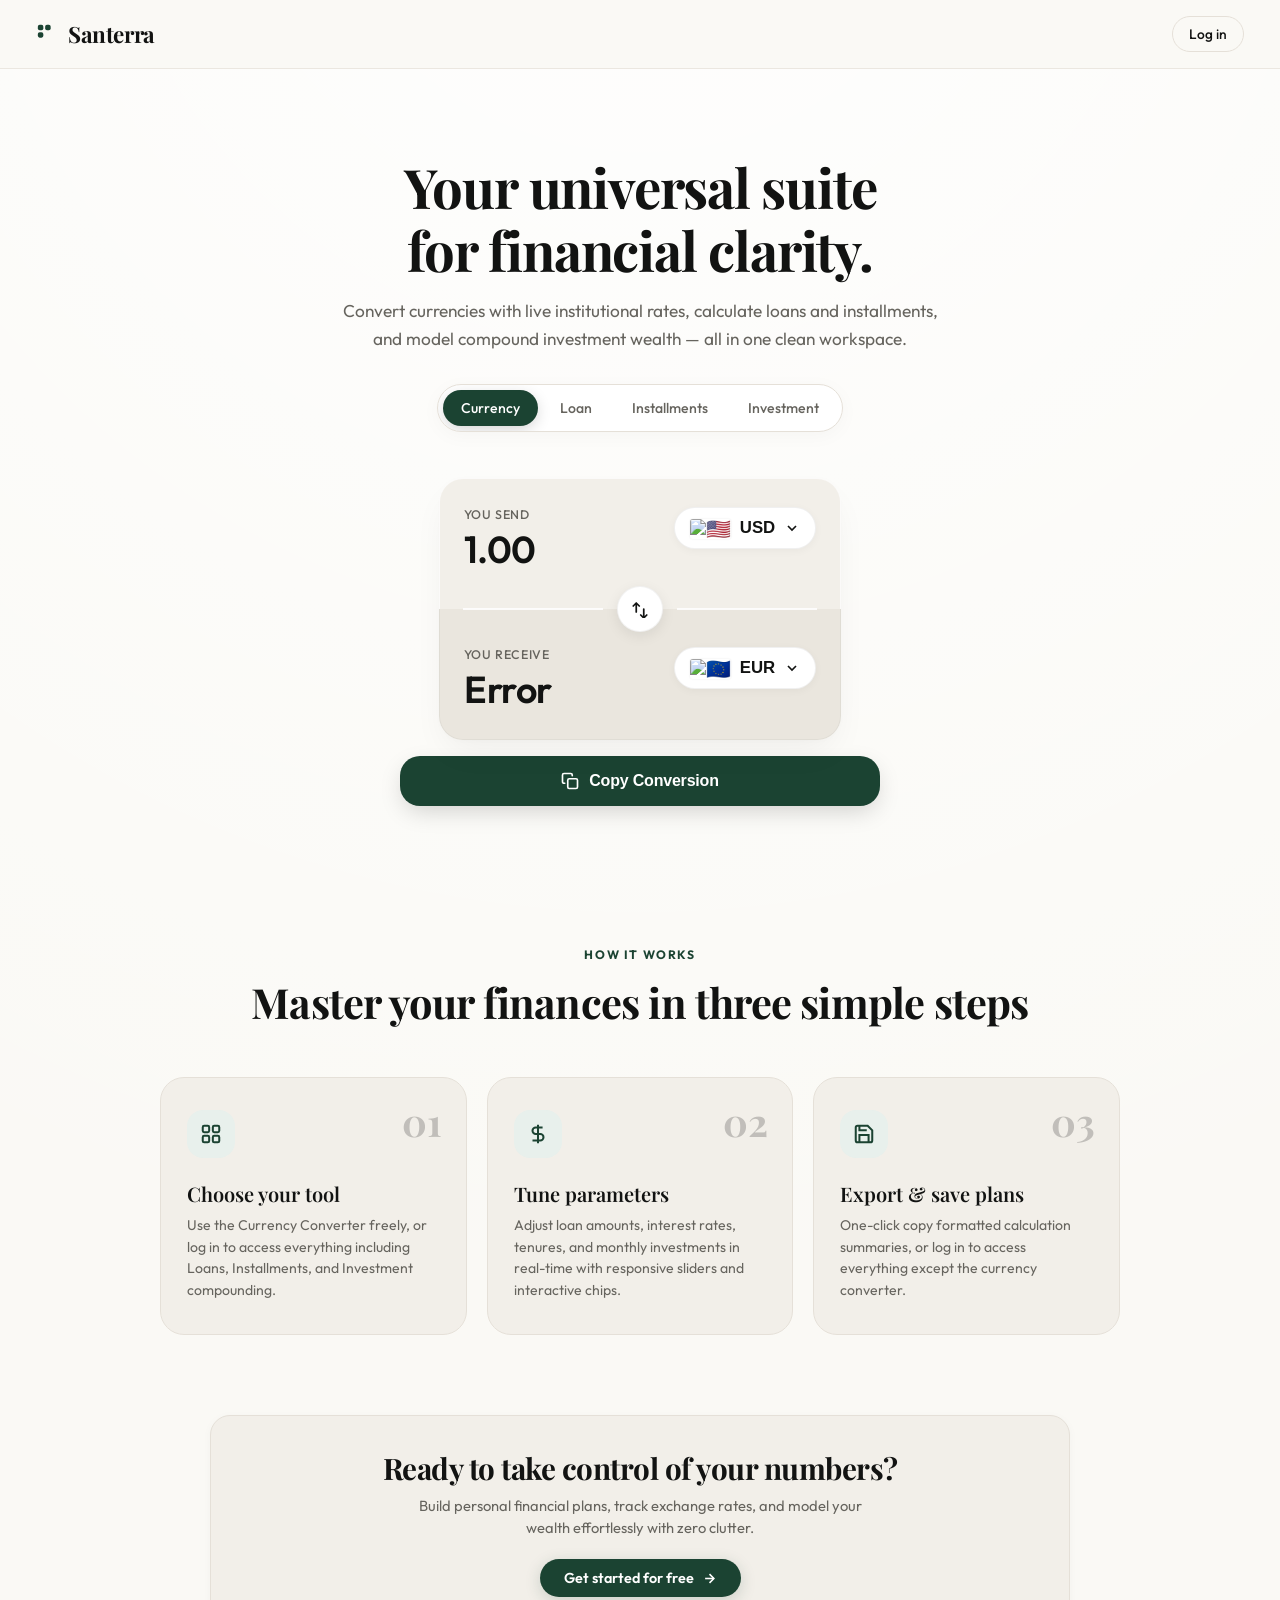
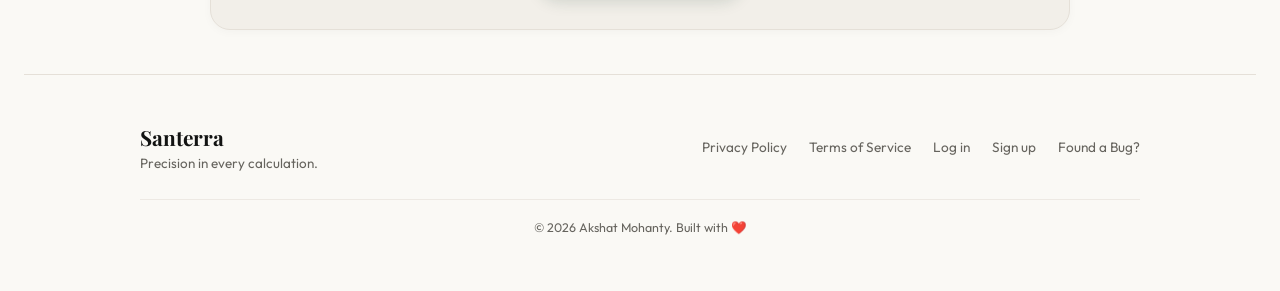
==== index.html @ 3e27fa25 "Remove green lock icon from top of unlock modal" ====
<!DOCTYPE html>
<html lang="en">
<head>
  <meta charset="UTF-8" />
  <meta name="viewport" content="width=device-width, initial-scale=1.0" />
  <meta name="description" content="Santerra - All-in-One Financial Suite: Currency Converter, Loan Calculator, Installments Calculator, Investment Growth" />
  <title>Santerra - All-in-One Financial Suite</title>
  <link rel="preconnect" href="https://fonts.googleapis.com" />
  <link rel="preconnect" href="https://fonts.gstatic.com" crossorigin />
  <link href="https://fonts.googleapis.com/css2?family=Outfit:wght@300;400;500;600;700&family=Playfair+Display:ital,wght@0,500;0,600;0,700;1,400;1,500&display=swap" rel="stylesheet" />
  <link rel="stylesheet" href="style.css" />
</head>
<body>

  <!-- App Header with Logo at Top Left and Auth on Right -->
  <header class="app-header">
    <a href="index.html" class="logo-link">
      <div class="logo">
        <svg class="logo-icon" width="22" height="22" viewBox="0 0 24 24" fill="none" aria-hidden="true">
          <rect x="2" y="2" width="6" height="6" rx="2" fill="#1B4332"/>
          <rect x="10" y="2" width="6" height="6" rx="2" fill="#1B4332"/>
          <rect x="2" y="10" width="6" height="6" rx="2" fill="#1B4332"/>
        </svg>
        <span class="brand-title">Santerra</span>
      </div>
    </a>

    <!-- User Auth Area (Dynamically Managed by app.js) -->
    <div class="header-auth" id="headerAuth">
      <a href="auth.html" class="header-login-btn" id="headerSignInBtn">Log in</a>
    </div>
  </header>

  <main class="main-content">
    
    <!-- Hero Landing Section -->
    <section class="landing-hero">
      <h1 class="hero-title">Your universal suite for financial clarity.</h1>
      <p class="hero-subtitle">Convert currencies with live institutional rates, calculate loans and installments, and model compound investment wealth — all in one clean workspace.</p>

      <!-- Segmented Navigation Menu -->
      <nav class="tools-nav" aria-label="Financial tools navigation">
        <button class="nav-tab active" data-tab="currency" type="button">
          <span class="tab-label">Currency</span>
        </button>
        <button class="nav-tab" data-tab="loan" type="button">
          <span class="tab-label">Loan</span>
        </button>
        <button class="nav-tab" data-tab="emi" type="button">
          <span class="tab-label">Installments</span>
        </button>
        <button class="nav-tab" data-tab="investment" type="button">
          <span class="tab-label">Investment</span>
        </button>
      </nav>
    </section>

    <!-- Unified Workspace Container -->
    <section class="workspace-section" id="workspace">

      <!-- TOOL 1: CURRENCY CONVERTER -->
      <div class="tool-panel active" id="currencyPanel">
        <!-- Exchange Boxes Container -->
        <div class="exchange-boxes-wrapper">
          <!-- Top Section: From Currency -->
          <div class="exchange-box box-top">
            <div class="box-inner">
              <div class="amount-group">
                <label for="fromAmount" class="funds-label">You send</label>
                <input type="number" id="fromAmount" class="amount-input" value="1.00" min="0" step="any" placeholder="0.00" autocomplete="off" />
              </div>
              
              <div class="currency-selector-group">
                <!-- Dropdown Trigger -->
                <div class="cs-wrapper" id="fromWrapper">
                  <button class="cs-trigger" id="fromTrigger" type="button" aria-haspopup="listbox" aria-expanded="false" aria-label="Select source currency">
                    <span class="cs-flag" id="fromFlag">🇺🇸</span>
                    <span class="cs-code" id="fromCode">USD</span>
                    <svg class="cs-chevron" width="16" height="16" viewBox="0 0 24 24" fill="none" stroke="currentColor" stroke-width="2.5"><polyline points="6 9 12 15 18 9"/></svg>
                  </button>
                  
                  <!-- Dropdown Panel -->
                  <div class="cs-panel" id="fromPanel">
                    <div class="cs-search-row">
                      <svg class="search-icon" width="14" height="14" viewBox="0 0 24 24" fill="none" stroke="currentColor" stroke-width="2.5"><circle cx="11" cy="11" r="8"/><line x1="21" y1="21" x2="16.65" y2="16.65"/></svg>
                      <input type="text" class="cs-search" id="fromSearch" placeholder="Search currency..." autocomplete="off" />
                    </div>
                    <ul class="cs-list" id="fromList"></ul>
                    <div class="cs-empty" id="fromEmpty">No results found</div>
                  </div>
                </div>
              </div>
            </div>
          </div>

          <!-- Separator / Swap Button -->
          <div class="swap-container">
            <div class="swap-line line-left"></div>
            <button class="swap-btn" id="swapBtn" type="button" aria-label="Swap currencies" title="Swap currencies">
              <svg width="18" height="18" viewBox="0 0 24 24" fill="none" stroke="currentColor" stroke-width="2.3" stroke-linecap="round" stroke-linejoin="round">
                <path d="M7 16V4m0 0L3 8m4-4l4 4m6 4v12m0 0l4-4m-4 4l-4-4"/>
              </svg>
            </button>
            <div class="swap-line line-right"></div>
          </div>

          <!-- Bottom Section: To Currency -->
          <div class="exchange-box box-bottom">
            <div class="box-inner">
              <div class="amount-group">
                <span class="funds-label">You receive</span>
                <div class="amount-input result-value" id="resultValue">0.86</div>
              </div>
              
              <div class="currency-selector-group">
                <!-- Dropdown Trigger -->
                <div class="cs-wrapper" id="toWrapper">
                  <button class="cs-trigger" id="toTrigger" type="button" aria-haspopup="listbox" aria-expanded="false" aria-label="Select target currency">
                    <span class="cs-flag" id="toFlag">🇪🇺</span>
                    <span class="cs-code" id="toCode">EUR</span>
                    <svg class="cs-chevron" width="16" height="16" viewBox="0 0 24 24" fill="none" stroke="currentColor" stroke-width="2.5"><polyline points="6 9 12 15 18 9"/></svg>
                  </button>
                  
                  <!-- Dropdown Panel -->
                  <div class="cs-panel" id="toPanel">
                    <div class="cs-search-row">
                      <svg class="search-icon" width="14" height="14" viewBox="0 0 24 24" fill="none" stroke="currentColor" stroke-width="2.5"><circle cx="11" cy="11" r="8"/><line x1="21" y1="21" x2="16.65" y2="16.65"/></svg>
                      <input type="text" class="cs-search" id="toSearch" placeholder="Search currency..." autocomplete="off" />
                    </div>
                    <ul class="cs-list" id="toList"></ul>
                    <div class="cs-empty" id="toEmpty">No results found</div>
                  </div>
                </div>
              </div>
            </div>
          </div>
        </div>

        <!-- Copy Conversion Result Button -->
        <button class="action-btn copy-btn" id="copyBtn" type="button" aria-label="Copy conversion result">
          <svg class="btn-icon default-icon" width="18" height="18" viewBox="0 0 24 24" fill="none" stroke="currentColor" stroke-width="2.2" stroke-linecap="round" stroke-linejoin="round">
            <rect x="9" y="9" width="13" height="13" rx="2" ry="2"></rect>
            <path d="M5 15H4a2 2 0 0 1-2-2V4a2 2 0 0 1 2-2h9a2 2 0 0 1 2 2v1"></path>
          </svg>
          <svg class="btn-icon success-icon" width="18" height="18" viewBox="0 0 24 24" fill="none" stroke="currentColor" stroke-width="2.5" stroke-linecap="round" stroke-linejoin="round">
            <polyline points="20 6 9 17 4 12"></polyline>
          </svg>
          <span class="btn-label" id="copyBtnLabel">Copy Conversion</span>
        </button>
      </div>

      <!-- TOOL 2: LOAN CALCULATOR -->
      <div class="tool-panel" id="loanPanel">
        <div class="calculator-card">
          <div class="calc-inputs">
            <!-- Loan Amount -->
            <div class="calc-field">
              <div class="field-header">
                <label for="loanAmountInput" class="field-label">Loan Amount</label>
                <div class="field-value-badge">
                  <span class="badge-prefix">$</span>
                  <input type="number" class="badge-input" id="loanAmountInput" min="0" step="1" value="25000" />
                </div>
              </div>
              <input type="range" class="calc-slider" id="loanAmountSlider" min="0" max="250000" step="1" value="25000" />
            </div>

            <!-- Interest Rate -->
            <div class="calc-field">
              <div class="field-header">
                <label for="loanRateInput" class="field-label">Annual Interest Rate</label>
                <div class="field-value-badge">
                  <input type="number" class="badge-input small-input" id="loanRateInput" min="0" max="100" step="0.1" value="6.5" />
                  <span class="badge-suffix">%</span>
                </div>
              </div>
              <input type="range" class="calc-slider" id="loanRateSlider" min="0" max="25" step="0.1" value="6.5" />
            </div>

            <!-- Loan Term -->
            <div class="calc-field">
              <div class="field-header">
                <label for="loanTermInput" class="field-label">Loan Term (Years)</label>
                <div class="field-value-badge">
                  <input type="number" class="badge-input small-input" id="loanTermInput" min="0" max="50" step="1" value="5" />
                  <span class="badge-suffix">Years</span>
                </div>
              </div>
              <input type="range" class="calc-slider" id="loanTermSlider" min="0" max="30" step="1" value="5" />
            </div>
          </div>

          <!-- Summary Metric Cards -->
          <div class="calc-summary">
            <div class="summary-hero">
              <span class="summary-label">Monthly Payment</span>
              <div class="summary-hero-value">$<span id="loanMonthlyOutput">489.15</span></div>
            </div>

            <div class="summary-metrics-row">
              <div class="metric-box">
                <span class="metric-label">Total Principal</span>
                <span class="metric-value">$<span id="loanPrincipalOutput">25,000.00</span></span>
              </div>
              <div class="metric-box">
                <span class="metric-label">Total Interest</span>
                <span class="metric-value text-accent">$<span id="loanInterestOutput">4,349.07</span></span>
              </div>
              <div class="metric-box">
                <span class="metric-label">Total Payable</span>
                <span class="metric-value">$<span id="loanTotalOutput">29,349.07</span></span>
              </div>
            </div>

            <!-- Visual Breakdown Bar -->
            <div class="breakdown-container">
              <div class="breakdown-bar">
                <div class="bar-fill principal-fill" id="loanPrincipalBar" style="width: 85%;"></div>
                <div class="bar-fill interest-fill" id="loanInterestBar" style="width: 15%;"></div>
              </div>
              <div class="breakdown-legend">
                <div class="legend-item"><span class="legend-dot dot-principal"></span> Principal (<span id="loanPrincipalPct">85%</span>)</div>
                <div class="legend-item"><span class="legend-dot dot-interest"></span> Interest (<span id="loanInterestPct">15%</span>)</div>
              </div>
            </div>

            <button class="action-btn copy-btn" id="copyLoanBtn" type="button" aria-label="Copy loan calculation summary">
              <svg class="btn-icon default-icon" width="18" height="18" viewBox="0 0 24 24" fill="none" stroke="currentColor" stroke-width="2.2"><rect x="9" y="9" width="13" height="13" rx="2" ry="2"></rect><path d="M5 15H4a2 2 0 0 1-2-2V4a2 2 0 0 1 2-2h9a2 2 0 0 1 2 2v1"></path></svg>
              <svg class="btn-icon success-icon" width="18" height="18" viewBox="0 0 24 24" fill="none" stroke="currentColor" stroke-width="2.5"><polyline points="20 6 9 17 4 12"></polyline></svg>
              <span class="btn-label" id="copyLoanLabel">Copy Loan Summary</span>
            </button>
          </div>
        </div>
      </div>

      <!-- TOOL 3: INSTALLMENTS CALCULATOR -->
      <div class="tool-panel" id="emiPanel">
        <div class="calculator-card">
          <div class="calc-inputs">
            <!-- Purchase Price -->
            <div class="calc-field">
              <div class="field-header">
                <label for="emiTotalInput" class="field-label">Total Purchase Price</label>
                <div class="field-value-badge">
                  <span class="badge-prefix">$</span>
                  <input type="number" class="badge-input" id="emiTotalInput" min="0" step="1" value="15000" />
                </div>
              </div>
              <input type="range" class="calc-slider" id="emiTotalSlider" min="0" max="150000" step="1" value="15000" />
            </div>

            <!-- Down Payment -->
            <div class="calc-field">
              <div class="field-header">
                <label for="emiDownInput" class="field-label">Down Payment</label>
                <div class="field-value-badge">
                  <span class="badge-prefix">$</span>
                  <input type="number" class="badge-input" id="emiDownInput" min="0" step="1" value="3000" />
                </div>
              </div>
              <input type="range" class="calc-slider" id="emiDownSlider" min="0" max="75000" step="1" value="3000" />
            </div>

            <!-- Interest Rate -->
            <div class="calc-field">
              <div class="field-header">
                <label for="emiRateInput" class="field-label">Interest Rate (% p.a.)</label>
                <div class="field-value-badge">
                  <input type="number" class="badge-input small-input" id="emiRateInput" min="0" max="100" step="0.1" value="8.0" />
                  <span class="badge-suffix">%</span>
                </div>
              </div>
              <input type="range" class="calc-slider" id="emiRateSlider" min="0" max="30" step="0.1" value="8.0" />
            </div>

            <!-- Tenure Preset Pills -->
            <div class="calc-field">
              <div class="field-header">
                <label for="emiTenureInput" class="field-label">Tenure (Months)</label>
                <div class="field-value-badge">
                  <input type="number" class="badge-input small-input" id="emiTenureInput" min="1" max="120" step="1" value="24" />
                  <span class="badge-suffix">Months</span>
                </div>
              </div>
              <div class="chips-row">
                <button type="button" class="tenure-chip" data-tenure="6">6M</button>
                <button type="button" class="tenure-chip" data-tenure="12">12M</button>
                <button type="button" class="tenure-chip active" data-tenure="24">24M</button>
                <button type="button" class="tenure-chip" data-tenure="36">36M</button>
                <button type="button" class="tenure-chip" data-tenure="48">48M</button>
                <button type="button" class="tenure-chip" data-tenure="60">60M</button>
              </div>
              <input type="range" class="calc-slider" id="emiTenureSlider" min="1" max="84" step="1" value="24" />
            </div>
          </div>

          <!-- Summary Metric Cards -->
          <div class="calc-summary">
            <div class="summary-hero">
              <span class="summary-label">Monthly Installment</span>
              <div class="summary-hero-value text-accent">$<span id="emiMonthlyOutput">542.74</span></div>
            </div>

            <div class="summary-metrics-row">
              <div class="metric-box">
                <span class="metric-label">Financed Loan</span>
                <span class="metric-value">$<span id="emiFinancedOutput">12,000.00</span></span>
              </div>
              <div class="metric-box">
                <span class="metric-label">Total Interest</span>
                <span class="metric-value">$<span id="emiInterestOutput">1,025.75</span></span>
              </div>
              <div class="metric-box">
                <span class="metric-label">Total Outlay</span>
                <span class="metric-value">$<span id="emiTotalPayableOutput">16,025.75</span></span>
              </div>
            </div>

            <button class="action-btn copy-btn" id="copyEmiBtn" type="button" aria-label="Copy installment calculation summary">
              <svg class="btn-icon default-icon" width="18" height="18" viewBox="0 0 24 24" fill="none" stroke="currentColor" stroke-width="2.2"><rect x="9" y="9" width="13" height="13" rx="2" ry="2"></rect><path d="M5 15H4a2 2 0 0 1-2-2V4a2 2 0 0 1 2-2h9a2 2 0 0 1 2 2v1"></path></svg>
              <svg class="btn-icon success-icon" width="18" height="18" viewBox="0 0 24 24" fill="none" stroke="currentColor" stroke-width="2.5"><polyline points="20 6 9 17 4 12"></polyline></svg>
              <span class="btn-label" id="copyEmiLabel">Copy Installment Details</span>
            </button>
          </div>
        </div>
      </div>

      <!-- TOOL 4: INVESTMENT / COMPOUND GROWTH CALCULATOR -->
      <div class="tool-panel" id="investmentPanel">
        <div class="calculator-card">
          <div class="calc-inputs">
            <!-- Initial Deposit -->
            <div class="calc-field">
              <div class="field-header">
                <label for="invInitialInput" class="field-label">Initial Deposit</label>
                <div class="field-value-badge">
                  <span class="badge-prefix">$</span>
                  <input type="number" class="badge-input" id="invInitialInput" min="0" step="1" value="500" />
                </div>
              </div>
              <input type="range" class="calc-slider" id="invInitialSlider" min="0" max="100000" step="1" value="500" />
            </div>

            <!-- Monthly Contribution -->
            <div class="calc-field">
              <div class="field-header">
                <label for="invMonthlyInput" class="field-label">Monthly Contribution (SIP)</label>
                <div class="field-value-badge">
                  <span class="badge-prefix">$</span>
                  <input type="number" class="badge-input" id="invMonthlyInput" min="0" step="1" value="50" />
                  <span class="badge-suffix">/mo</span>
                </div>
              </div>
              <input type="range" class="calc-slider" id="invMonthlySlider" min="0" max="10000" step="1" value="50" />
            </div>

            <!-- Expected Annual Return -->
            <div class="calc-field">
              <div class="field-header">
                <label for="invRateInput" class="field-label">Expected Annual Return</label>
                <div class="field-value-badge">
                  <input type="number" class="badge-input small-input" id="invRateInput" min="0" max="100" step="0.1" value="10.0" />
                  <span class="badge-suffix">%</span>
                </div>
              </div>
              <input type="range" class="calc-slider" id="invRateSlider" min="0" max="30" step="0.1" value="10.0" />
            </div>

            <!-- Investment Horizon -->
            <div class="calc-field">
              <div class="field-header">
                <label for="invYearsInput" class="field-label">Investment Duration</label>
                <div class="field-value-badge">
                  <input type="number" class="badge-input small-input" id="invYearsInput" min="0" max="50" step="1" value="1" />
                  <span class="badge-suffix">Years</span>
                </div>
              </div>
              <input type="range" class="calc-slider" id="invYearsSlider" min="0" max="40" step="1" value="1" />
            </div>
          </div>

          <!-- Summary Metric Cards -->
          <div class="calc-summary">
            <div class="summary-hero">
              <span class="summary-label">Projected Future Wealth</span>
              <div class="summary-hero-value text-accent">$<span id="invFutureWealthOutput">115,487.39</span></div>
            </div>

            <div class="summary-metrics-row">
              <div class="metric-box">
                <span class="metric-label">Total Invested</span>
                <span class="metric-value">$<span id="invTotalInvestedOutput">65,000.00</span></span>
              </div>
              <div class="metric-box">
                <span class="metric-label">Wealth Growth</span>
                <span class="metric-value text-accent">+$<span id="invTotalGainsOutput">50,487.39</span></span>
              </div>
            </div>

            <!-- Visual Wealth Growth Bar -->
            <div class="breakdown-container">
              <div class="breakdown-bar">
                <div class="bar-fill principal-fill" id="invInvestedBar" style="width: 56%;"></div>
                <div class="bar-fill interest-fill" id="invGainBar" style="width: 44%;"></div>
              </div>
              <div class="breakdown-legend">
                <div class="legend-item"><span class="legend-dot dot-principal"></span> Invested (<span id="invInvestedPct">56%</span>)</div>
                <div class="legend-item"><span class="legend-dot dot-interest"></span> Growth (<span id="invGainPct">44%</span>)</div>
              </div>
            </div>

            <button class="action-btn copy-btn" id="copyInvBtn" type="button" aria-label="Copy investment calculation plan">
              <svg class="btn-icon default-icon" width="18" height="18" viewBox="0 0 24 24" fill="none" stroke="currentColor" stroke-width="2.2"><rect x="9" y="9" width="13" height="13" rx="2" ry="2"></rect><path d="M5 15H4a2 2 0 0 1-2-2V4a2 2 0 0 1 2-2h9a2 2 0 0 1 2 2v1"></path></svg>
              <svg class="btn-icon success-icon" width="18" height="18" viewBox="0 0 24 24" fill="none" stroke="currentColor" stroke-width="2.5"><polyline points="20 6 9 17 4 12"></polyline></svg>
              <span class="btn-label" id="copyInvLabel">Copy Investment Plan</span>
            </button>
          </div>
        </div>
      </div>

    </section>

    <!-- How It Works Section (Inspired by Wishlist 3-Step Section) -->
    <section id="how-it-works" class="how-it-works-section">
      <div class="section-header-center">
        <span class="section-tag">How It Works</span>
        <h2 class="section-title">Master your finances in three simple steps</h2>
      </div>

      <div class="steps-grid">
        <div class="step-card">
          <span class="step-number">01</span>
          <div class="step-icon-wrapper">
            <svg width="22" height="22" viewBox="0 0 24 24" fill="none" stroke="currentColor" stroke-width="2.2"><rect x="3" y="3" width="7" height="7" rx="1.5"></rect><rect x="14" y="3" width="7" height="7" rx="1.5"></rect><rect x="14" y="14" width="7" height="7" rx="1.5"></rect><rect x="3" y="14" width="7" height="7" rx="1.5"></rect></svg>
          </div>
          <h3 class="step-title">Choose your tool</h3>
          <p class="step-desc">Use the Currency Converter freely, or log in to access everything including Loans, Installments, and Investment compounding.</p>
        </div>

        <div class="step-card">
          <span class="step-number">02</span>
          <div class="step-icon-wrapper">
            <svg width="22" height="22" viewBox="0 0 24 24" fill="none" stroke="currentColor" stroke-width="2.2"><path d="M12 2v20M17 5H9.5a3.5 3.5 0 0 0 0 7h5a3.5 3.5 0 0 1 0 7H6"></path></svg>
          </div>
          <h3 class="step-title">Tune parameters</h3>
          <p class="step-desc">Adjust loan amounts, interest rates, tenures, and monthly investments in real-time with responsive sliders and interactive chips.</p>
        </div>

        <div class="step-card">
          <span class="step-number">03</span>
          <div class="step-icon-wrapper">
            <svg width="22" height="22" viewBox="0 0 24 24" fill="none" stroke="currentColor" stroke-width="2.2"><path d="M19 21H5a2 2 0 0 1-2-2V5a2 2 0 0 1 2-2h11l5 5v11a2 2 0 0 1-2 2z"></path><polyline points="17 21 17 13 7 13 7 21"></polyline><polyline points="7 3 7 8 15 8"></polyline></svg>
          </div>
          <h3 class="step-title">Export &amp; save plans</h3>
          <p class="step-desc">One-click copy formatted calculation summaries, or log in to access everything except the currency converter.</p>
        </div>
      </div>
    </section>

    <!-- Bottom CTA Banner -->
    <section class="cta-banner-section">
      <div class="cta-banner-card">
        <h2 class="cta-banner-title">Ready to take control of your numbers?</h2>
        <p class="cta-banner-subtitle">Build personal financial plans, track exchange rates, and model your wealth effortlessly with zero clutter.</p>
        <a href="auth.html?mode=signup" class="cta-banner-btn">
          <span>Get started for free</span>
          <svg width="15" height="15" viewBox="0 0 24 24" fill="none" stroke="currentColor" stroke-width="2.5"><line x1="5" y1="12" x2="19" y2="12"></line><polyline points="12 5 19 12 12 19"></polyline></svg>
        </a>
      </div>
    </section>

  </main>

  <!-- Comprehensive Footer with Privacy & Terms Links -->
  <footer class="app-footer">
    <div class="footer-content">
      <div class="footer-top">
        <div class="footer-brand">
          <a href="index.html" class="footer-brand-title">Santerra</a>
          <p class="footer-tagline">Precision in every calculation.</p>
        </div>
        <div class="footer-nav-links">
          <a href="privacy.html" class="footer-link">Privacy Policy</a>
          <a href="terms.html" class="footer-link">Terms of Service</a>
          <a href="auth.html" class="footer-link">Log in</a>
          <a href="auth.html?mode=signup" class="footer-link">Sign up</a>
          <a href="https://github.com/Akshat-mohanty/Currency-Converter/issues" target="_blank" rel="noopener noreferrer" class="footer-link">Found a Bug?</a>
        </div>
      </div>
      <div class="footer-bottom">
        <p class="footer-copyright">© 2026 Akshat Mohanty. Built with ❤️</p>
      </div>
    </div>
  </footer>

  <!-- Auth Required Prompt Modal (Locked Tools) -->
  <div class="auth-modal-backdrop" id="authPromptModal" aria-hidden="true" role="dialog" aria-labelledby="authPromptTitle">
    <div class="auth-modal-card">
      <button type="button" class="auth-modal-close" id="closeAuthModalBtn" aria-label="Close modal">
        <svg width="20" height="20" viewBox="0 0 24 24" fill="none" stroke="currentColor" stroke-width="2.2" stroke-linecap="round" stroke-linejoin="round">
          <line x1="18" y1="6" x2="6" y2="18"></line>
          <line x1="6" y1="6" x2="18" y2="18"></line>
        </svg>
      </button>

      <h3 class="auth-modal-title" id="authPromptTitle">Unlock this tool</h3>
      <p class="auth-modal-desc" id="authPromptDesc">
        Please sign up or log in to access the <strong id="lockedToolName">Loan Calculator</strong> and the complete financial suite.
      </p>

      <div class="auth-modal-actions">
        <a href="auth.html" class="auth-modal-primary-btn" id="modalAuthLink">
          <span>Log in / Sign up</span>
          <svg width="16" height="16" viewBox="0 0 24 24" fill="none" stroke="currentColor" stroke-width="2.5"><line x1="5" y1="12" x2="19" y2="12"></line><polyline points="12 5 19 12 12 19"></polyline></svg>
        </a>
        <button type="button" class="auth-modal-secondary-btn" id="stayCurrencyBtn">
          Continue with Currency Converter
        </button>
      </div>
    </div>
  </div>

  <script src="app.js"></script>
</body>
</html>
---- style.css ----
/* =============================================
   Santerra – Editorial Financial Suite
   ============================================= */
@import url('https://fonts.googleapis.com/css2?family=Outfit:wght@300;400;500;600;700&family=Playfair+Display:ital,wght@0,500;0,600;0,700;1,400;1,500&display=swap');

:root {
  --bg-main: #FAF9F5;       /* Warm ivory/linen */
  --bg-surface: #F2EFE9;    /* Soft warm oat/cream card surface */
  --bg-box-top: #F2EFE9;    /* Warm cream top */
  --bg-box-bottom: #EAE6DE; /* Subtle contrast bottom */
  --bg-white: #FFFFFF;
  --bg-dark: #121312;       /* Deep obsidian black */
  --text-main: #121312;     /* Charcoal obsidian */
  --text-muted: #66645E;    /* Warm stone gray */
  --btn-black: #1B4332;     /* Deep forest emerald */
  --btn-black-hover: #143628;
  --btn-text: #FFFFFF;
  --accent: #1B4332;        /* Forest Emerald Accent */
  --accent-hover: #143628;
  --accent-soft: #E8F0EC;   /* Sage tint */
  --accent-border: #D1E3D9; /* Sage border */
  --accent-glow: rgba(27, 67, 50, 0.16);
  --border-card: #E5E0D8;
  --border-subtle: #E5E0D8;
  --card-shadow: 0 16px 36px -8px rgba(18, 19, 18, 0.05), 0 2px 8px rgba(18, 19, 18, 0.02);
  --slider-track: rgba(18, 19, 18, 0.08);
  --chip-bg: #FFFFFF;
  --chip-border: #E5E0D8;
  --bg-gradient: radial-gradient(circle at 50% -10%, rgba(255, 255, 255, 0.9) 0%, rgba(250, 249, 245, 0) 70%);
  --font: 'Outfit', sans-serif;
  --font-serif: 'Playfair Display', Georgia, serif;
  --radius-lg: 24px;
  --radius-pill: 9999px;
}

html {
  scroll-behavior: smooth;
}

*, *::before, *::after {
  margin: 0;
  padding: 0;
  box-sizing: border-box;
}

body {
  font-family: var(--font);
  background-color: var(--bg-main);
  background-image: var(--bg-gradient);
  color: var(--text-main);
  display: flex;
  flex-direction: column;
  min-height: 100vh;
  padding: 24px;
  -webkit-font-smoothing: antialiased;
}

/* Entrance Animations */
@keyframes headerFadeIn {
  from {
    opacity: 0;
    transform: translateY(-10px);
  }
  to {
    opacity: 1;
    transform: translateY(0);
  }
}

@keyframes heroFadeIn {
  from {
    opacity: 0;
    transform: translateY(18px);
  }
  to {
    opacity: 1;
    transform: translateY(0);
  }
}

/* App Header (Fixed Glassmorphic Bar) */
.app-header {
  position: fixed;
  top: 0;
  left: 0;
  right: 0;
  z-index: 100;
  display: flex;
  align-items: center;
  justify-content: space-between;
  padding: 16px 36px;
  background: rgba(250, 249, 245, 0.92);
  backdrop-filter: blur(14px);
  -webkit-backdrop-filter: blur(14px);
  border-bottom: 1px solid rgba(229, 224, 216, 0.7);
  animation: headerFadeIn 0.75s cubic-bezier(0.16, 1, 0.3, 1) both;
}

.logo-link {
  text-decoration: none;
  color: inherit;
  display: inline-flex;
}

.logo {
  display: flex;
  align-items: center;
  gap: 10px;
}

.logo-icon {
  color: var(--text-main);
}

.brand-title {
  font-family: var(--font-serif);
  font-size: 1.4rem;
  font-weight: 700;
  letter-spacing: -0.4px;
  color: var(--text-main);
}

/* Header Auth Area */
.header-auth {
  display: flex;
  align-items: center;
  gap: 10px;
  position: relative;
}

.header-login-btn {
  display: inline-flex;
  align-items: center;
  font-family: var(--font);
  font-size: 0.86rem;
  font-weight: 500;
  color: var(--text-main);
  text-decoration: none;
  padding: 8px 16px;
  border-radius: var(--radius-pill);
  border: 1px solid var(--border-subtle);
  background: transparent;
  transition: all 0.2s ease;
}

.header-login-btn:hover {
  background: var(--bg-surface);
  border-color: #d8d3ca;
}

.header-signup-btn {
  display: inline-flex;
  align-items: center;
  font-family: var(--font);
  font-size: 0.86rem;
  font-weight: 600;
  color: #FFFFFF;
  text-decoration: none;
  padding: 8px 18px;
  border-radius: var(--radius-pill);
  background: var(--accent);
  box-shadow: 0 2px 8px rgba(27, 67, 50, 0.2);
  transition: all 0.2s ease;
}

.header-signup-btn:hover {
  background: var(--accent-hover);
  box-shadow: 0 4px 14px rgba(27, 67, 50, 0.3);
  transform: translateY(-1px);
}

.user-profile-pill {
  display: inline-flex;
  align-items: center;
  gap: 8px;
  background: var(--bg-white);
  border: 1px solid var(--border-subtle);
  padding: 4px 14px 4px 5px;
  border-radius: var(--radius-pill);
  cursor: pointer;
  box-shadow: 0 2px 8px rgba(0, 0, 0, 0.03);
  transition: transform 0.2s ease, box-shadow 0.2s ease;
  user-select: none;
}

.user-profile-pill:hover {
  transform: translateY(-1px);
  box-shadow: 0 4px 12px rgba(0, 0, 0, 0.08);
}

.user-avatar-img, .user-avatar-initials {
  width: 28px;
  height: 28px;
  border-radius: 50%;
  object-fit: cover;
}

.user-avatar-initials {
  background: var(--btn-black);
  color: var(--btn-text);
  display: flex;
  align-items: center;
  justify-content: center;
  font-weight: 700;
  font-size: 0.78rem;
}

.user-display-name {
  font-size: 0.88rem;
  font-weight: 600;
  color: var(--text-main);
}

.user-chevron {
  color: var(--text-muted);
  transition: transform 0.2s ease;
}

.user-profile-pill.open .user-chevron {
  transform: rotate(180deg);
}

/* User Dropdown Menu */
.user-dropdown-menu {
  position: absolute;
  top: calc(100% + 8px);
  right: 0;
  width: 220px;
  background: var(--bg-white);
  border-radius: 18px;
  padding: 10px;
  box-shadow: 0 16px 36px -4px rgba(0, 0, 0, 0.12);
  border: 1px solid var(--border-subtle);
  z-index: 150;
  display: none;
  flex-direction: column;
  gap: 6px;
  animation: panelFadeIn 0.2s cubic-bezier(0.16, 1, 0.3, 1) both;
}

.user-dropdown-menu.open {
  display: flex;
}

.user-menu-header {
  padding: 6px 8px 8px 8px;
  border-bottom: 1px solid var(--border-subtle);
  display: flex;
  flex-direction: column;
  gap: 2px;
}

.user-menu-name {
  font-size: 0.88rem;
  font-weight: 600;
  color: var(--text-main);
}

.user-menu-email {
  font-size: 0.76rem;
  color: var(--text-muted);
  word-break: break-all;
}

.user-logout-btn {
  background: transparent;
  border: none;
  color: #dc2626;
  font-family: var(--font);
  font-size: 0.84rem;
  font-weight: 600;
  padding: 8px 10px;
  border-radius: 10px;
  text-align: left;
  cursor: pointer;
  display: flex;
  align-items: center;
  gap: 8px;
  transition: background-color 0.15s ease;
}

.user-logout-btn:hover {
  background-color: #fef2f2;
}

/* Main Content */
.main-content {
  flex: 1;
  display: flex;
  flex-direction: column;
  align-items: center;
  justify-content: flex-start;
  width: 100%;
  padding-top: 84px; /* Offset for fixed header */
}

/* Landing Hero Section */
.landing-hero {
  display: flex;
  flex-direction: column;
  align-items: center;
  justify-content: center;
  text-align: center;
  max-width: 820px;
  margin: 0 auto;
  padding: 48px 20px 32px 20px;
}

.landing-hero .hero-title {
  font-family: var(--font-serif);
  font-size: 3.4rem;
  font-weight: 700;
  letter-spacing: -1.2px;
  line-height: 1.15;
  color: var(--text-main);
  margin-bottom: 16px;
  text-wrap: balance;
  animation: heroFadeIn 0.85s cubic-bezier(0.16, 1, 0.3, 1) 0.08s both;
  transition: color 0.3s ease;
}

.landing-hero .hero-subtitle {
  font-size: 1.08rem;
  color: var(--text-muted);
  font-weight: 400;
  line-height: 1.6;
  max-width: 620px;
  margin: 0 auto 32px auto;
  animation: heroFadeIn 0.85s cubic-bezier(0.16, 1, 0.3, 1) 0.16s both;
  transition: color 0.3s ease;
}

/* Tools Segmented Menu */
.tools-nav {
  display: inline-flex;
  align-items: center;
  background: var(--bg-white);
  border: 1px solid var(--border-subtle);
  border-radius: var(--radius-pill);
  padding: 5px;
  box-shadow: 0 4px 20px rgba(0, 0, 0, 0.03);
  gap: 4px;
  max-width: 100%;
  overflow-x: auto;
  -webkit-overflow-scrolling: touch;
  animation: heroFadeIn 0.85s cubic-bezier(0.16, 1, 0.3, 1) 0.24s both;
  transition: background-color 0.3s ease, border-color 0.3s ease;
}

.nav-tab {
  display: inline-flex;
  align-items: center;
  gap: 8px;
  padding: 9px 18px;
  border-radius: var(--radius-pill);
  border: none;
  background: transparent;
  color: var(--text-muted);
  font-family: var(--font);
  font-size: 0.88rem;
  font-weight: 500;
  cursor: pointer;
  white-space: nowrap;
  position: relative;
  overflow: hidden;
  transition: transform 0.2s cubic-bezier(0.34, 1.56, 0.64, 1),
              background-color 0.25s ease,
              color 0.2s ease,
              box-shadow 0.25s ease;
  user-select: none;
}

.nav-tab:hover {
  color: var(--text-main);
  background: rgba(0, 0, 0, 0.04);
  transform: translateY(-1px);
}

.nav-tab:active {
  transform: scale(0.93);
}

.nav-tab.active {
  background: var(--btn-black);
  color: var(--btn-text);
  box-shadow: 0 4px 16px -2px rgba(0, 0, 0, 0.2);
  animation: tabSelected 0.3s cubic-bezier(0.34, 1.56, 0.64, 1);
}

@keyframes tabSelected {
  0% { transform: scale(0.93); }
  60% { transform: scale(1.04); }
  100% { transform: scale(1); }
}

/* Workspace Section & Tool Panels */
.workspace-section {
  width: 100%;
  display: flex;
  flex-direction: column;
  align-items: center;
  padding-top: 14px;
  padding-bottom: 60px;
  overflow-x: hidden; /* Prevents horizontal scroll during directional transitions */
}

.tool-panel {
  display: none;
  width: 100%;
  max-width: 480px;
  flex-direction: column;
  align-items: center;
  will-change: transform, opacity;
}

.tool-panel.active {
  display: flex;
  animation: panelFadeIn 0.35s cubic-bezier(0.16, 1, 0.3, 1) both;
}

.tool-panel.active.slide-from-right {
  animation: slideInFromRight 0.36s cubic-bezier(0.16, 1, 0.3, 1) both;
}

.tool-panel.active.slide-from-left {
  animation: slideInFromLeft 0.36s cubic-bezier(0.16, 1, 0.3, 1) both;
}

@keyframes slideInFromRight {
  0% {
    opacity: 0;
    transform: translateX(32px) scale(0.98);
  }
  100% {
    opacity: 1;
    transform: translateX(0) scale(1);
  }
}

@keyframes slideInFromLeft {
  0% {
    opacity: 0;
    transform: translateX(-32px) scale(0.98);
  }
  100% {
    opacity: 1;
    transform: translateX(0) scale(1);
  }
}

@keyframes panelFadeIn {
  from {
    opacity: 0;
    transform: translateY(12px) scale(0.98);
  }
  to {
    opacity: 1;
    transform: translateY(0) scale(1);
  }
}

.tool-panel.active .calculator-card,
.tool-panel.active .converter-wrapper {
  animation: cardContentPop 0.38s cubic-bezier(0.16, 1, 0.3, 1) both;
}

@keyframes cardContentPop {
  0% {
    opacity: 0;
    transform: translateY(8px);
  }
  100% {
    opacity: 1;
    transform: translateY(0);
  }
}

/* Common Calculator Card for Loan, EMI, Investment */
.calculator-card {
  width: 100%;
  background: var(--bg-box-top);
  border: 1px solid var(--border-card);
  border-radius: var(--radius-lg);
  box-shadow: var(--card-shadow);
  padding: 24px;
  display: flex;
  flex-direction: column;
  gap: 20px;
  transition: background-color 0.3s ease, border-color 0.3s ease, box-shadow 0.3s ease;
}

.calc-inputs {
  display: flex;
  flex-direction: column;
  gap: 20px;
}

.calc-field {
  display: flex;
  flex-direction: column;
  gap: 10px;
}

.field-header {
  display: flex;
  justify-content: space-between;
  align-items: center;
}

.field-label {
  font-size: 0.84rem;
  font-weight: 500;
  text-transform: uppercase;
  letter-spacing: 0.5px;
  color: var(--text-muted);
}

.field-value-badge {
  background: var(--bg-white);
  border: 1px solid var(--border-subtle);
  border-radius: var(--radius-pill);
  padding: 3px 10px;
  font-size: 0.95rem;
  font-weight: 600;
  color: var(--text-main);
  box-shadow: 0 2px 6px rgba(0, 0, 0, 0.02);
  display: inline-flex;
  align-items: center;
  gap: 2px;
  cursor: text;
  transition: border-color 0.2s ease, box-shadow 0.2s ease;
}

.field-value-badge:focus-within {
  border-color: var(--accent);
  box-shadow: 0 0 0 3px var(--accent-glow);
}

.badge-input {
  background: transparent;
  border: none;
  outline: none;
  font-family: var(--font);
  font-size: 0.95rem;
  font-weight: 600;
  color: var(--text-main);
  text-align: right;
  width: 68px;
  padding: 0;
  margin: 0;
  -moz-appearance: textfield;
}

.badge-input::-webkit-outer-spin-button,
.badge-input::-webkit-inner-spin-button {
  -webkit-appearance: none;
  margin: 0;
}

.badge-input.small-input {
  width: 44px;
}

.badge-prefix,
.badge-suffix {
  font-size: 0.88rem;
  font-weight: 600;
  color: var(--text-main);
  user-select: none;
}

/* Custom Styled Range Sliders */
.calc-slider {
  -webkit-appearance: none;
  appearance: none;
  width: 100%;
  height: 6px;
  background: var(--slider-track);
  border-radius: 6px;
  outline: none;
  cursor: pointer;
  transition: background 0.2s ease;
}

.calc-slider::-webkit-slider-thumb {
  -webkit-appearance: none;
  appearance: none;
  width: 20px;
  height: 20px;
  border-radius: 50%;
  background: var(--btn-black);
  border: 3px solid var(--bg-white);
  box-shadow: 0 2px 8px rgba(0, 0, 0, 0.2);
  cursor: grab;
  transition: transform 0.15s ease, box-shadow 0.15s ease, background-color 0.3s ease;
}

.calc-slider::-webkit-slider-thumb:hover {
  transform: scale(1.15);
  box-shadow: 0 0 0 4px var(--accent-glow);
}

.calc-slider::-moz-range-thumb {
  width: 20px;
  height: 20px;
  border-radius: 50%;
  background: var(--btn-black);
  border: 3px solid var(--bg-white);
  box-shadow: 0 2px 8px rgba(0, 0, 0, 0.2);
  cursor: grab;
}

/* Tenure preset pills */
.chips-row {
  display: flex;
  gap: 8px;
  flex-wrap: wrap;
}

.tenure-chip {
  flex: 1;
  min-width: 48px;
  padding: 7px 10px;
  background: var(--chip-bg);
  border: 1px solid var(--chip-border);
  border-radius: var(--radius-pill);
  font-family: var(--font);
  font-size: 0.8rem;
  font-weight: 600;
  color: var(--text-muted);
  cursor: pointer;
  text-align: center;
  transition: all 0.18s ease;
}

.tenure-chip:hover {
  color: var(--text-main);
  border-color: rgba(0, 0, 0, 0.15);
}

.tenure-chip.active {
  background: var(--btn-black);
  color: var(--btn-text);
  border-color: var(--btn-black);
}

/* Output Summary Container */
.calc-summary {
  background: var(--bg-box-bottom);
  border-radius: 20px;
  padding: 20px;
  border: 1px solid var(--border-card);
  display: flex;
  flex-direction: column;
  gap: 16px;
  transition: background-color 0.3s ease, border-color 0.3s ease;
}

.summary-hero {
  text-align: center;
  display: flex;
  flex-direction: column;
  gap: 4px;
}

.summary-label {
  font-size: 0.78rem;
  font-weight: 500;
  text-transform: uppercase;
  letter-spacing: 0.6px;
  color: var(--text-muted);
}

.summary-hero-value {
  font-size: 2.25rem;
  font-weight: 700;
  letter-spacing: -0.8px;
  color: var(--text-main);
  line-height: 1.15;
}

.summary-metrics-row {
  display: flex;
  justify-content: space-between;
  gap: 10px;
  background: var(--bg-white);
  padding: 12px 14px;
  border-radius: 14px;
  border: 1px solid var(--border-subtle);
  transition: background-color 0.3s ease, border-color 0.3s ease;
}

.metric-box {
  display: flex;
  flex-direction: column;
  gap: 3px;
  flex: 1;
}

.metric-label {
  font-size: 0.7rem;
  font-weight: 500;
  color: var(--text-muted);
}

.metric-value {
  font-size: 0.95rem;
  font-weight: 600;
  color: var(--text-main);
  letter-spacing: -0.2px;
}

.text-accent {
  color: var(--accent) !important;
}

/* Breakdown Progress Bars */
.breakdown-container {
  display: flex;
  flex-direction: column;
  gap: 8px;
}

.breakdown-bar {
  width: 100%;
  height: 8px;
  border-radius: 9999px;
  background: var(--slider-track);
  display: flex;
  overflow: hidden;
}

.bar-fill {
  height: 100%;
  transition: width 0.3s ease;
}

.principal-fill {
  background-color: var(--btn-black);
}

.interest-fill, .gain-fill {
  background-color: var(--accent);
}

.breakdown-legend {
  display: flex;
  justify-content: space-between;
  font-size: 0.75rem;
  color: var(--text-muted);
  font-weight: 500;
}

.legend-item {
  display: flex;
  align-items: center;
  gap: 6px;
}

.legend-dot {
  width: 6px;
  height: 6px;
  border-radius: 50%;
}

.dot-principal { background-color: var(--btn-black); }
.dot-interest, .dot-gain { background-color: var(--accent); }

.converter-wrapper {
  width: 100%;
  max-width: 480px;
  display: flex;
  flex-direction: column;
}

.exchange-boxes-wrapper {
  position: relative;
  border-radius: var(--radius-lg);
  box-shadow: 0 16px 36px -8px rgba(0, 0, 0, 0.06), 0 2px 8px rgba(0, 0, 0, 0.02);
}

/* Exchange Boxes */
.exchange-box {
  border-radius: var(--radius-lg);
  padding: 28px 24px;
  display: flex;
  flex-direction: column;
  transition: background-color 0.25s ease, box-shadow 0.25s ease;
}

.exchange-box:focus-within {
  box-shadow: inset 0 0 0 1.5px rgba(17, 17, 17, 0.1);
}

.box-top {
  background-color: var(--bg-box-top);
  border-bottom-left-radius: 0;
  border-bottom-right-radius: 0;
  padding-bottom: 38px;
  border: 1px solid rgba(255, 255, 255, 0.7);
  border-bottom: none;
}

.box-bottom {
  background-color: var(--bg-box-bottom);
  border-top-left-radius: 0;
  border-top-right-radius: 0;
  padding-top: 38px;
  border: 1px solid rgba(0, 0, 0, 0.04);
  border-top: none;
}

.box-inner {
  display: flex;
  justify-content: space-between;
  align-items: flex-start;
}

.amount-group {
  display: flex;
  flex-direction: column;
  gap: 6px;
}

.funds-label {
  font-size: 0.78rem;
  font-weight: 500;
  text-transform: uppercase;
  letter-spacing: 0.6px;
  color: var(--text-muted);
}

.amount-input, .result-value {
  background: transparent;
  border: none;
  outline: none;
  color: var(--text-main);
  font-family: var(--font);
  font-size: 2.35rem;
  font-weight: 600;
  letter-spacing: -0.5px;
  width: 100%;
  max-width: 210px;
  line-height: 1.15;
  -moz-appearance: textfield;
}

.result-value {
  transition: opacity 0.2s ease, transform 0.2s ease;
  will-change: transform, opacity;
}

@keyframes valuePulse {
  0% {
    opacity: 0.65;
    transform: scale(0.97);
  }
  100% {
    opacity: 1;
    transform: scale(1);
  }
}

.result-value.pulse {
  animation: valuePulse 0.24s cubic-bezier(0.16, 1, 0.3, 1);
}

/* Hide spinner in Chrome/Safari/Edge */
.amount-input::-webkit-outer-spin-button,
.amount-input::-webkit-inner-spin-button {
  -webkit-appearance: none;
  margin: 0;
}

.amount-input::placeholder {
  color: #A09E96;
}

.currency-selector-group {
  display: flex;
  flex-direction: column;
  align-items: flex-end;
  gap: 8px;
}

/* Currency Select Dropdown (White Pills) */
.cs-wrapper {
  position: relative;
}

.cs-trigger {
  background-color: var(--bg-white);
  border: 1px solid rgba(0, 0, 0, 0.06);
  border-radius: var(--radius-pill);
  padding: 9px 15px;
  display: flex;
  align-items: center;
  gap: 9px;
  cursor: pointer;
  box-shadow: 0 2px 8px rgba(0, 0, 0, 0.04);
  transition: transform 0.15s ease, box-shadow 0.15s ease;
}

.cs-trigger:hover {
  transform: translateY(-1px);
  box-shadow: 0 4px 12px rgba(0, 0, 0, 0.07);
}

.cs-trigger:active {
  transform: scale(0.98);
}

.cs-flag {
  font-size: 1.25rem;
  line-height: 1;
}

.cs-code {
  font-size: 1.05rem;
  font-weight: 600;
  color: var(--text-main);
}

.cs-chevron {
  color: var(--text-main);
  transition: transform 0.2s ease;
}

.cs-panel.open ~ .cs-trigger .cs-chevron,
.cs-wrapper.open .cs-chevron {
  transform: rotate(180deg);
}

.cs-panel {
  display: none;
  position: absolute;
  top: calc(100% + 8px);
  right: 0;
  width: 220px;
  background: var(--bg-white);
  border-radius: 18px;
  box-shadow: 0 16px 36px rgba(0, 0, 0, 0.12);
  border: 1px solid rgba(0, 0, 0, 0.06);
  z-index: 100;
  overflow: hidden;
  animation: fadeInPanel 0.18s ease forwards;
}

@keyframes fadeInPanel {
  from {
    opacity: 0;
    transform: translateY(-6px);
  }
  to {
    opacity: 1;
    transform: translateY(0);
  }
}

.cs-panel.open {
  display: block;
}

.cs-search-row {
  display: flex;
  align-items: center;
  gap: 8px;
  padding: 12px 14px;
  border-bottom: 1px solid var(--border-subtle);
}

.search-icon {
  color: var(--text-muted);
  flex-shrink: 0;
}

.cs-search {
  width: 100%;
  background: var(--bg-main);
  border: none;
  padding: 7px 10px;
  border-radius: 8px;
  outline: none;
  font-family: var(--font);
  font-size: 0.88rem;
  color: var(--text-main);
}

.cs-list {
  list-style: none;
  max-height: 220px;
  overflow-y: auto;
}

.cs-list::-webkit-scrollbar {
  width: 5px;
}
.cs-list::-webkit-scrollbar-thumb {
  background-color: rgba(128, 128, 128, 0.25);
  border-radius: 10px;
}

.cs-item {
  display: flex;
  align-items: center;
  gap: 10px;
  padding: 10px 16px;
  cursor: pointer;
  color: var(--text-main);
  transition: background-color 0.15s ease, transform 0.15s ease;
}

.cs-item:hover {
  background-color: var(--bg-box-bottom);
  transform: translateX(4px);
}
.cs-item.hidden { display: none; }
.cs-empty { padding: 16px; text-align: center; color: var(--text-muted); display: none; font-size: 0.88rem;}

/* Swap Button */
.swap-container {
  position: absolute;
  top: 50%;
  left: 0;
  width: 100%;
  transform: translateY(-50%);
  display: flex;
  align-items: center;
  z-index: 10;
  padding: 0 24px;
  pointer-events: none;
}

.swap-line {
  height: 2px;
  background-color: rgba(255, 255, 255, 0.85);
}

.line-left {
  flex: 1;
}

.line-right {
  flex: 1;
}

.swap-btn {
  pointer-events: auto;
  width: 46px;
  height: 46px;
  border-radius: 50%;
  background-color: var(--bg-white);
  border: 1px solid rgba(0, 0, 0, 0.05);
  display: flex;
  align-items: center;
  justify-content: center;
  cursor: pointer;
  box-shadow: 0 4px 14px rgba(0, 0, 0, 0.08);
  margin: 0 14px;
  color: var(--text-main);
  transition: transform 0.45s cubic-bezier(0.34, 1.56, 0.64, 1), box-shadow 0.25s ease;
}

.swap-btn:hover {
  transform: scale(1.08);
  box-shadow: 0 8px 20px rgba(0, 0, 0, 0.12);
}

.swap-btn:active {
  transform: scale(0.92);
}

/* Action Button */
.action-btn {
  margin-top: 16px;
  background-color: var(--btn-black);
  color: var(--btn-text);
  border: none;
  border-radius: 20px;
  padding: 16px;
  font-size: 1rem;
  font-weight: 600;
  letter-spacing: -0.2px;
  display: flex;
  align-items: center;
  justify-content: center;
  gap: 10px;
  cursor: pointer;
  box-shadow: 0 8px 24px -4px rgba(0, 0, 0, 0.18);
  transition: transform 0.2s ease, opacity 0.2s ease, box-shadow 0.2s ease;
  width: 100%;
}

.action-btn:hover {
  opacity: 0.9;
  transform: translateY(-1px);
  box-shadow: 0 12px 28px -4px rgba(0, 0, 0, 0.25);
}

.action-btn:active {
  transform: scale(0.99);
}

.btn-icon {
  flex-shrink: 0;
  transition: transform 0.2s ease;
}

.action-btn .success-icon {
  display: none;
}

.action-btn.copied {
  background-color: var(--text-main);
}

.action-btn.copied .default-icon {
  display: none;
}

.action-btn.copied .success-icon {
  display: block;
  stroke: #22c55e;
}

/* How It Works Section */
.how-it-works-section {
  width: 100%;
  max-width: 1000px;
  padding: 80px 20px 60px 20px;
  margin: 0 auto;
}

.section-header-center {
  text-align: center;
  margin-bottom: 48px;
}

.section-tag {
  font-size: 0.76rem;
  font-weight: 700;
  text-transform: uppercase;
  letter-spacing: 1.6px;
  color: var(--accent);
  margin-bottom: 12px;
  display: block;
}

.section-title {
  font-family: var(--font-serif);
  font-size: 2.6rem;
  font-weight: 700;
  color: var(--text-main);
  letter-spacing: -0.8px;
}

.steps-grid {
  display: grid;
  grid-template-columns: repeat(3, 1fr);
  gap: 20px;
}

.step-card {
  position: relative;
  background: var(--bg-surface);
  border: 1px solid var(--border-subtle);
  border-radius: 24px;
  padding: 32px 26px;
  text-align: left;
  transition: transform 0.25s ease, box-shadow 0.25s ease;
  display: flex;
  flex-direction: column;
}

.step-card:hover {
  transform: translateY(-3px);
  box-shadow: 0 12px 28px rgba(18, 19, 18, 0.06);
}

.step-number {
  position: absolute;
  top: 24px;
  right: 24px;
  font-family: var(--font-serif);
  font-size: 2.4rem;
  font-weight: 700;
  color: rgba(18, 19, 18, 0.22);
  line-height: 1;
  user-select: none;
}

.step-icon-wrapper {
  width: 48px;
  height: 48px;
  border-radius: 16px;
  background: var(--accent-soft);
  color: var(--accent);
  display: flex;
  align-items: center;
  justify-content: center;
  margin-bottom: 22px;
}

.step-title {
  font-family: var(--font-serif);
  font-size: 1.25rem;
  font-weight: 600;
  color: var(--text-main);
  margin-bottom: 8px;
}

.step-desc {
  font-size: 0.88rem;
  color: var(--text-muted);
  line-height: 1.55;
}

/* Bottom CTA Banner (Compact & Short) */
.cta-banner-section {
  width: 100%;
  max-width: 900px;
  margin: 20px auto 44px auto;
  padding: 0 20px;
  text-align: center;
}

.cta-banner-card {
  background: var(--bg-surface);
  border: 1px solid var(--border-subtle);
  border-radius: 20px;
  padding: 32px 28px;
  display: flex;
  flex-direction: column;
  align-items: center;
  box-shadow: 0 2px 10px rgba(18, 19, 18, 0.03);
}

.cta-banner-title {
  font-family: var(--font-serif);
  font-size: 1.85rem;
  font-weight: 700;
  letter-spacing: -0.5px;
  color: var(--text-main);
  margin-bottom: 8px;
  max-width: 540px;
}

.cta-banner-subtitle {
  font-size: 0.92rem;
  color: var(--text-muted);
  max-width: 480px;
  line-height: 1.5;
  margin-bottom: 20px;
}

.cta-banner-btn {
  display: inline-flex;
  align-items: center;
  gap: 8px;
  background: var(--accent);
  color: #FFFFFF;
  font-family: var(--font);
  font-size: 0.9rem;
  font-weight: 600;
  padding: 10px 24px;
  border-radius: var(--radius-pill);
  text-decoration: none;
  box-shadow: 0 4px 16px rgba(27, 67, 50, 0.18);
  transition: all 0.2s ease;
}

.cta-banner-btn:hover {
  background: var(--accent-hover);
  box-shadow: 0 8px 24px rgba(27, 67, 50, 0.25);
  transform: translateY(-1px);
}

/* Comprehensive Footer (Wishlist-Inspired) */
.app-footer {
  width: 100%;
  border-top: 1px solid var(--border-subtle);
  padding: 48px 36px 32px 36px;
  background: var(--bg-main);
  margin-top: auto;
}

.footer-content {
  max-width: 1000px;
  margin: 0 auto;
  display: flex;
  flex-direction: column;
  gap: 28px;
}

.footer-top {
  display: flex;
  align-items: center;
  justify-content: space-between;
  flex-wrap: wrap;
  gap: 20px;
}

.footer-brand {
  display: flex;
  flex-direction: column;
  gap: 4px;
}

.footer-brand-title {
  font-family: var(--font-serif);
  font-size: 1.3rem;
  font-weight: 700;
  color: var(--text-main);
  text-decoration: none;
}

.footer-tagline {
  font-size: 0.84rem;
  color: var(--text-muted);
}

.footer-nav-links {
  display: flex;
  align-items: center;
  gap: 22px;
  flex-wrap: wrap;
}

.footer-link {
  font-size: 0.85rem;
  color: var(--text-muted);
  text-decoration: none;
  transition: color 0.15s ease;
}

.footer-link:hover {
  color: var(--text-main);
}

.footer-bottom {
  padding-top: 20px;
  border-top: 1px solid rgba(229, 224, 216, 0.6);
  text-align: center;
}

.footer-copyright {
  font-size: 0.78rem;
  color: var(--text-muted);
}

/* =============================================
   Split Screen Auth Layout (auth.html)
   ============================================= */
.auth-split-body {
  min-height: 100vh;
  margin: 0;
  padding: 0;
  background-color: var(--bg-main);
  display: flex;
  overflow-x: hidden;
}

.auth-split-layout {
  display: flex;
  width: 100%;
  min-height: 100vh;
}

/* Left Obsidian Showcase Panel */
.auth-showcase-panel {
  flex: 1.1;
  background-color: var(--bg-dark);
  color: #FFFFFF;
  padding: 64px 56px;
  display: flex;
  flex-direction: column;
  justify-content: space-between;
  position: relative;
  overflow: hidden;
}

.auth-showcase-brand {
  font-family: var(--font-serif);
  font-size: 1.6rem;
  font-weight: 700;
  color: #FFFFFF;
  text-decoration: none;
  letter-spacing: -0.4px;
}

.auth-showcase-quote-box {
  max-width: 520px;
  margin: auto 0;
}

.auth-showcase-quote {
  font-family: var(--font-serif);
  font-size: 2.4rem;
  font-weight: 500;
  line-height: 1.32;
  color: #FFFFFF;
  margin-bottom: 20px;
  text-wrap: balance;
}

.auth-showcase-author {
  font-family: var(--font);
  font-size: 0.94rem;
  color: #A3A099;
}

.auth-showcase-footer {
  display: flex;
  align-items: center;
  gap: 10px;
}

.auth-status-dot {
  width: 8px;
  height: 8px;
  border-radius: 50%;
  background-color: #2D6A4F;
  box-shadow: 0 0 12px rgba(45, 106, 79, 0.9);
}

.auth-status-text {
  font-size: 0.86rem;
  color: #A3A099;
}

/* Right Auth Form Panel */
.auth-form-panel {
  flex: 1;
  background-color: var(--bg-main);
  display: flex;
  flex-direction: column;
  align-items: center;
  justify-content: center;
  padding: 48px 36px;
  position: relative;
}

.auth-form-container {
  width: 100%;
  max-width: 400px;
}

.auth-mobile-header {
  display: none;
  margin-bottom: 24px;
}

.auth-mobile-brand {
  font-family: var(--font-serif);
  font-size: 1.4rem;
  font-weight: 700;
  color: var(--text-main);
  text-decoration: none;
}

.auth-form-header {
  margin-bottom: 24px;
}

.auth-heading {
  font-family: var(--font-serif);
  font-size: 2.25rem;
  font-weight: 700;
  color: var(--text-main);
  letter-spacing: -0.6px;
  margin-bottom: 6px;
}

.auth-subheading-row {
  display: flex;
  align-items: center;
  gap: 8px;
  font-size: 0.88rem;
  color: var(--text-muted);
  flex-wrap: wrap;
}

.auth-accent-link {
  color: var(--accent);
  font-weight: 600;
  text-decoration: none;
  transition: color 0.15s ease;
}

.auth-accent-link:hover {
  color: var(--accent-hover);
  text-decoration: underline;
}

.auth-alert {
  padding: 10px 14px;
  border-radius: 12px;
  font-size: 0.84rem;
  font-weight: 500;
  text-align: center;
  margin-bottom: 18px;
}

.auth-alert.error {
  background-color: #fee2e2;
  color: #b91c1c;
  border: 1px solid #fecaca;
}

.auth-alert.success {
  background-color: #d1fae5;
  color: #065f46;
  border: 1px solid #a7f3d0;
}

.auth-google-section {
  width: 100%;
  margin-bottom: 20px;
}

.google-btn-wrapper {
  width: 100%;
  display: flex;
  justify-content: flex-start;
  align-items: center;
}

.google-btn-wrapper > div,
.google-btn-wrapper iframe {
  width: 100% !important;
}

.google-custom-btn {
  width: 100%;
  display: flex;
  align-items: center;
  justify-content: center;
  gap: 12px;
  background: var(--bg-white);
  border: 1px solid var(--border-subtle);
  border-radius: var(--radius-pill);
  padding: 13px 20px;
  font-family: var(--font);
  font-size: 0.94rem;
  font-weight: 600;
  color: var(--text-main);
  cursor: pointer;
  box-shadow: 0 2px 8px rgba(18, 19, 18, 0.04);
  transition: transform 0.2s ease, box-shadow 0.2s ease;
}

.google-custom-btn:hover {
  transform: translateY(-1px);
  box-shadow: 0 6px 18px rgba(18, 19, 18, 0.08);
}

.auth-or-divider {
  display: flex;
  align-items: center;
  gap: 16px;
  margin: 20px 0;
}

.auth-or-line {
  flex: 1;
  height: 1px;
  background: var(--border-subtle);
}

.auth-or-text {
  font-size: 0.78rem;
  color: var(--text-muted);
}

.auth-form-group {
  display: flex;
  flex-direction: column;
  gap: 6px;
  margin-bottom: 16px;
}

.auth-form-label {
  font-size: 0.84rem;
  font-weight: 600;
  color: var(--text-main);
}

.auth-input-wrapper {
  position: relative;
  width: 100%;
}

.auth-input-field {
  width: 100%;
  background: var(--bg-white);
  border: 1px solid var(--border-subtle);
  border-radius: 12px;
  padding: 12px 16px;
  font-family: var(--font);
  font-size: 0.92rem;
  color: var(--text-main);
  outline: none;
  transition: border-color 0.2s ease, box-shadow 0.2s ease;
}

.auth-input-field:focus {
  border-color: var(--accent);
  box-shadow: 0 0 0 3px var(--accent-glow);
}

.password-input-wrapper .auth-input-field {
  padding-right: 44px;
}

.auth-toggle-pass-btn {
  position: absolute;
  right: 12px;
  top: 50%;
  transform: translateY(-50%);
  background: transparent;
  border: none;
  color: var(--text-muted);
  cursor: pointer;
  padding: 4px;
  display: flex;
  align-items: center;
  justify-content: center;
}

.auth-toggle-pass-btn:hover {
  color: var(--text-main);
}

.auth-remember-row {
  display: flex;
  align-items: center;
  justify-content: space-between;
  margin-bottom: 22px;
  font-size: 0.82rem;
}

.auth-checkbox-label {
  display: flex;
  align-items: center;
  gap: 8px;
  color: var(--text-muted);
  cursor: pointer;
  user-select: none;
}

.auth-checkbox-label input {
  accent-color: var(--accent);
  width: 15px;
  height: 15px;
}

.auth-forgot-link {
  color: var(--accent);
  font-weight: 500;
  text-decoration: none;
}

.auth-forgot-link:hover {
  text-decoration: underline;
}

.auth-primary-submit {
  width: 100%;
  background: var(--accent);
  color: #FFFFFF;
  border: none;
  border-radius: var(--radius-pill);
  padding: 14px;
  font-family: var(--font);
  font-size: 0.96rem;
  font-weight: 600;
  cursor: pointer;
  box-shadow: 0 8px 20px rgba(27, 67, 50, 0.22);
  transition: all 0.2s ease;
}

.auth-primary-submit:hover {
  background: var(--accent-hover);
  box-shadow: 0 12px 28px rgba(27, 67, 50, 0.3);
  transform: translateY(-1px);
}

.auth-legal-footer {
  margin-top: 24px;
  font-size: 0.76rem;
  color: var(--text-muted);
  text-align: center;
  line-height: 1.5;
}

.auth-legal-footer a {
  color: var(--text-main);
  text-decoration: underline;
  text-underline-offset: 2px;
}

.auth-copyright-bottom {
  margin-top: 14px;
  font-size: 0.76rem;
  color: var(--text-muted);
  text-align: center;
}

/* =============================================
   Auth Required Prompt Modal (Locked Tools)
   ============================================= */
.auth-modal-backdrop {
  position: fixed;
  top: 0;
  left: 0;
  right: 0;
  bottom: 0;
  z-index: 9999;
  background: rgba(18, 19, 18, 0.55);
  backdrop-filter: blur(8px);
  -webkit-backdrop-filter: blur(8px);
  display: flex;
  align-items: center;
  justify-content: center;
  padding: 20px;
  opacity: 0;
  visibility: hidden;
  transition: opacity 0.25s ease, visibility 0.25s ease;
}

.auth-modal-backdrop.open {
  opacity: 1;
  visibility: visible;
}

.auth-modal-card {
  position: relative;
  width: 100%;
  max-width: 440px;
  background: var(--bg-surface);
  border: 1px solid var(--border-subtle);
  border-radius: 28px;
  padding: 36px 32px 32px 32px;
  text-align: center;
  box-shadow: 0 24px 60px rgba(18, 19, 18, 0.22);
  transform: scale(0.94) translateY(12px);
  transition: transform 0.28s cubic-bezier(0.16, 1, 0.3, 1);
  display: flex;
  flex-direction: column;
  align-items: center;
}

.auth-modal-backdrop.open .auth-modal-card {
  transform: scale(1) translateY(0);
}

.auth-modal-close {
  position: absolute;
  top: 20px;
  right: 20px;
  background: transparent;
  border: none;
  color: var(--text-muted);
  cursor: pointer;
  padding: 6px;
  border-radius: 50%;
  display: flex;
  align-items: center;
  justify-content: center;
  transition: color 0.15s ease, background-color 0.15s ease;
}

.auth-modal-close:hover {
  color: var(--text-main);
  background: rgba(0, 0, 0, 0.05);
}

.auth-modal-title {
  font-family: var(--font-serif);
  font-size: 1.85rem;
  font-weight: 700;
  color: var(--text-main);
  letter-spacing: -0.5px;
  margin-top: 8px;
  margin-bottom: 10px;
}

.auth-modal-desc {
  font-size: 0.95rem;
  color: var(--text-muted);
  line-height: 1.55;
  margin-bottom: 28px;
  max-width: 360px;
}

.auth-modal-desc strong {
  color: var(--text-main);
}

.auth-modal-actions {
  display: flex;
  flex-direction: column;
  gap: 10px;
  width: 100%;
}

.auth-modal-primary-btn {
  display: inline-flex;
  align-items: center;
  justify-content: center;
  gap: 8px;
  background: var(--accent);
  color: #FFFFFF;
  font-family: var(--font);
  font-size: 0.95rem;
  font-weight: 600;
  padding: 13px 24px;
  border-radius: var(--radius-pill);
  text-decoration: none;
  box-shadow: 0 4px 16px rgba(27, 67, 50, 0.22);
  transition: all 0.2s ease;
  width: 100%;
}

.auth-modal-primary-btn:hover {
  background: var(--accent-hover);
  box-shadow: 0 8px 24px rgba(27, 67, 50, 0.3);
  transform: translateY(-1px);
}

.auth-modal-secondary-btn {
  background: transparent;
  border: 1px solid var(--border-subtle);
  color: var(--text-muted);
  font-family: var(--font);
  font-size: 0.88rem;
  font-weight: 500;
  padding: 11px 20px;
  border-radius: var(--radius-pill);
  cursor: pointer;
  transition: all 0.15s ease;
  width: 100%;
}

.auth-modal-secondary-btn:hover {
  color: var(--text-main);
  background: var(--bg-white);
  border-color: #d1cbc1;
}

/* =============================================
   Legal Pages (privacy.html & terms.html)
   ============================================= */
.legal-body {
  min-height: 100vh;
  display: flex;
  flex-direction: column;
  background-color: var(--bg-main);
  margin: 0;
  padding: 0;
}

.legal-header {
  border-bottom: 1px solid var(--border-subtle);
  padding: 16px 36px;
  display: flex;
  align-items: center;
  justify-content: space-between;
  background: rgba(250, 249, 245, 0.95);
  backdrop-filter: blur(12px);
}

.legal-back-link {
  display: inline-flex;
  align-items: center;
  gap: 8px;
  font-size: 0.86rem;
  font-weight: 600;
  color: var(--text-main);
  text-decoration: none;
  transition: color 0.15s ease;
}

.legal-back-link:hover {
  color: var(--accent);
}

.legal-brand-link {
  font-family: var(--font-serif);
  font-size: 1.35rem;
  font-weight: 700;
  color: var(--text-main);
  text-decoration: none;
}

.legal-main {
  flex: 1;
  max-width: 760px;
  width: 100%;
  margin: 0 auto;
  padding: 48px 24px 64px 24px;
}

.legal-badge-pill {
  display: inline-flex;
  align-items: center;
  gap: 8px;
  padding: 5px 14px;
  border-radius: var(--radius-pill);
  background: var(--accent-soft);
  border: 1px solid var(--accent-border);
  font-size: 0.78rem;
  font-weight: 700;
  color: var(--accent);
  margin-bottom: 18px;
}

.legal-title {
  font-family: var(--font-serif);
  font-size: 2.6rem;
  font-weight: 700;
  color: var(--text-main);
  margin-bottom: 6px;
  letter-spacing: -0.6px;
}

.legal-updated {
  font-size: 0.8rem;
  color: var(--text-muted);
  font-family: monospace;
  margin-bottom: 36px;
}

.legal-content-flow {
  display: flex;
  flex-direction: column;
  gap: 28px;
  font-size: 0.94rem;
  color: var(--text-muted);
  line-height: 1.65;
}

.legal-section {
  display: flex;
  flex-direction: column;
  gap: 8px;
}

.legal-section h2 {
  font-size: 1.15rem;
  font-weight: 600;
  color: var(--text-main);
}

/* Responsive adjustments */
@media (max-width: 900px) {
  .steps-grid {
    grid-template-columns: 1fr;
  }
  .auth-showcase-panel {
    display: none;
  }
  .auth-mobile-header {
    display: block;
  }
  .auth-form-panel {
    padding: 36px 20px;
  }
}

@media (max-width: 768px) {
  .app-header {
    padding: 14px 20px;
  }
  .landing-hero .hero-title {
    font-size: 2.4rem;
  }
  .legal-header {
    padding: 14px 20px;
  }
}

@media (max-width: 480px) {
  .landing-hero .hero-title {
    font-size: 2rem;
  }
  .landing-hero .hero-subtitle {
    font-size: 0.95rem;
  }
  .exchange-box {
    padding: 22px 18px;
  }
  .amount-input, .result-value {
    font-size: 1.9rem;
    max-width: 160px;
  }
  .cs-trigger {
    padding: 8px 12px;
  }
  .cs-code {
    font-size: 0.95rem;
  }
}

/* Reduced Motion Accessibility */
@media (prefers-reduced-motion: reduce) {
  html {
    scroll-behavior: auto;
  }
  *, *::before, *::after {
    animation-duration: 0.01ms !important;
    animation-iteration-count: 1 !important;
    transition-duration: 0.01ms !important;
  }
  .converter-section {
    opacity: 1 !important;
    transform: none !important;
  }
}
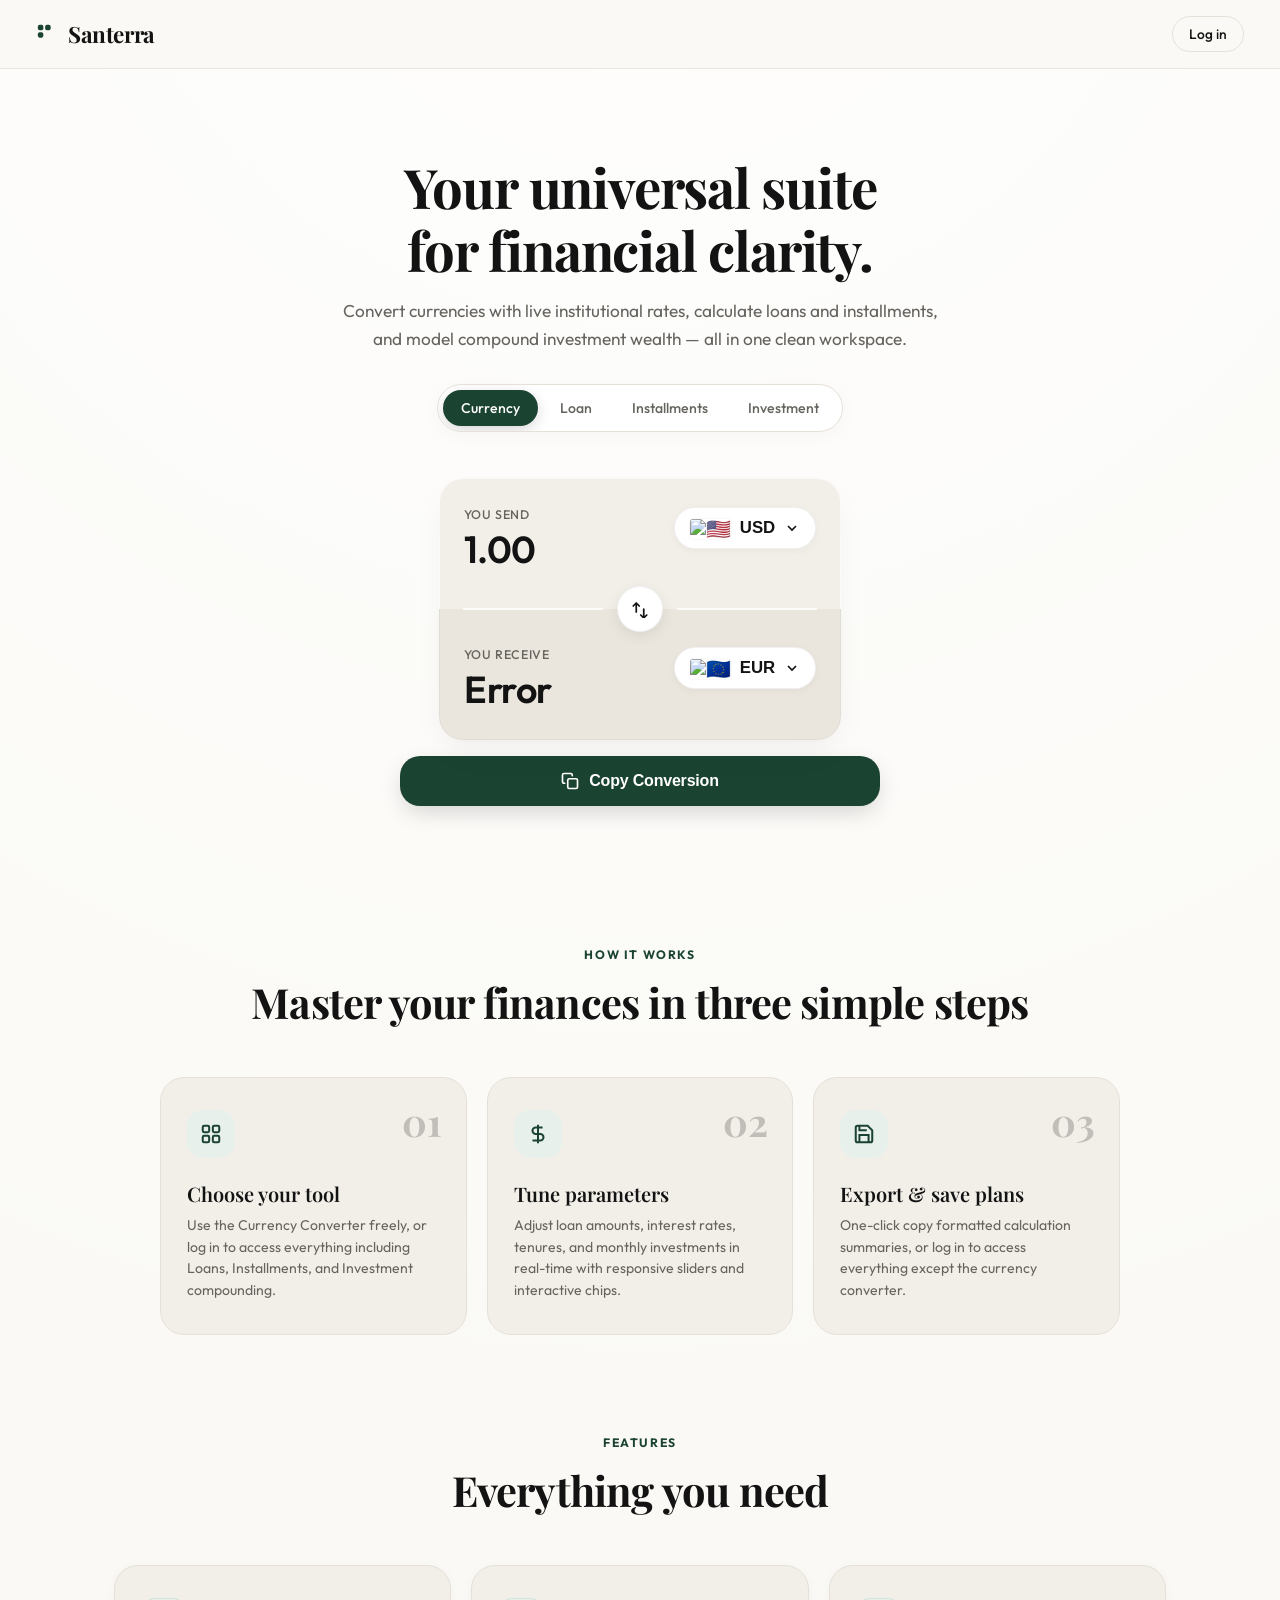
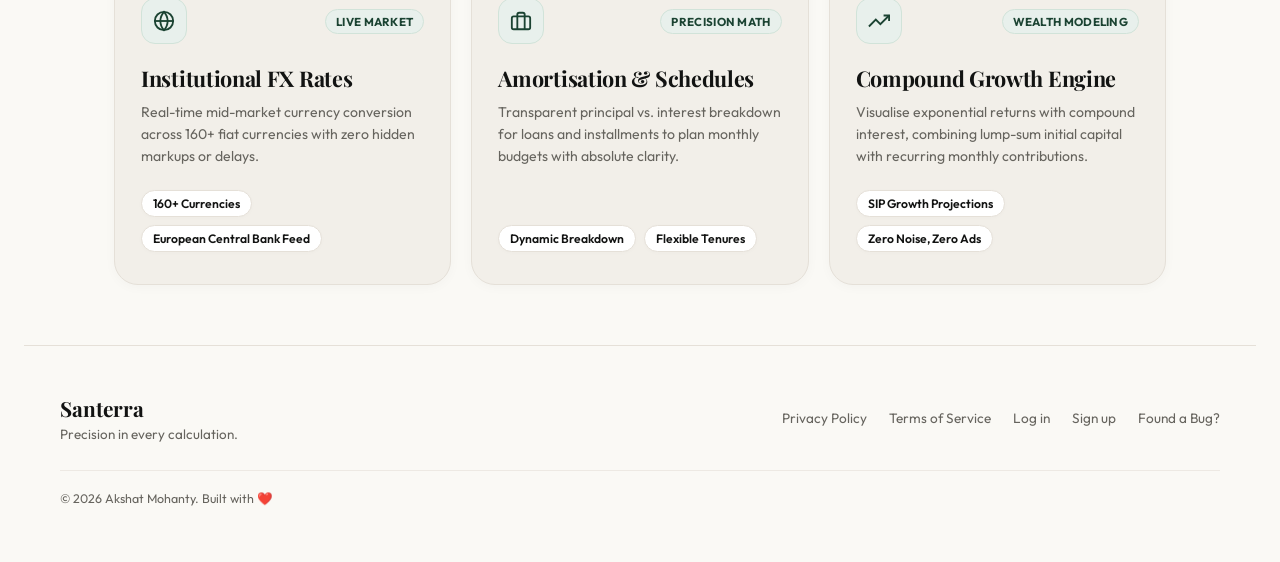
==== commit 57c65030: "Replace CTA banner with Wishlist-inspired Features showcase section" ====
--- a/index.html
+++ b/index.html
@@ -457,15 +457,58 @@
       </div>
     </section>
 
-    <!-- Bottom CTA Banner -->
-    <section class="cta-banner-section">
-      <div class="cta-banner-card">
-        <h2 class="cta-banner-title">Ready to take control of your numbers?</h2>
-        <p class="cta-banner-subtitle">Build personal financial plans, track exchange rates, and model your wealth effortlessly with zero clutter.</p>
-        <a href="auth.html?mode=signup" class="cta-banner-btn">
-          <span>Get started for free</span>
-          <svg width="15" height="15" viewBox="0 0 24 24" fill="none" stroke="currentColor" stroke-width="2.5"><line x1="5" y1="12" x2="19" y2="12"></line><polyline points="12 5 19 12 12 19"></polyline></svg>
-        </a>
+    <!-- Features Showcase Section (Everything You Need) -->
+    <section class="features-section" id="features">
+      <div class="section-header-center">
+        <span class="section-tag">Features</span>
+        <h2 class="section-title">Everything you need</h2>
+      </div>
+
+      <div class="features-grid">
+        <div class="feature-card">
+          <div class="feature-header">
+            <div class="feature-icon-box">
+              <svg width="22" height="22" viewBox="0 0 24 24" fill="none" stroke="currentColor" stroke-width="2"><circle cx="12" cy="12" r="10"></circle><line x1="2" y1="12" x2="22" y2="12"></line><path d="M12 2a15.3 15.3 0 0 1 4 10 15.3 15.3 0 0 1-4 10 15.3 15.3 0 0 1-4-10 15.3 15.3 0 0 1 4-10z"></path></svg>
+            </div>
+            <span class="feature-tag-pill">Live Market</span>
+          </div>
+          <h3 class="feature-title">Institutional FX Rates</h3>
+          <p class="feature-desc">Real-time mid-market currency conversion across 160+ fiat currencies with zero hidden markups or delays.</p>
+          <div class="feature-preview-row">
+            <div class="feature-mini-pill">160+ Currencies</div>
+            <div class="feature-mini-pill">European Central Bank Feed</div>
+          </div>
+        </div>
+
+        <div class="feature-card">
+          <div class="feature-header">
+            <div class="feature-icon-box">
+              <svg width="22" height="22" viewBox="0 0 24 24" fill="none" stroke="currentColor" stroke-width="2"><rect x="2" y="7" width="20" height="14" rx="2" ry="2"></rect><path d="M16 21V5a2 2 0 0 0-2-2h-4a2 2 0 0 0-2 2v16"></path></svg>
+            </div>
+            <span class="feature-tag-pill">Precision Math</span>
+          </div>
+          <h3 class="feature-title">Amortisation &amp; Schedules</h3>
+          <p class="feature-desc">Transparent principal vs. interest breakdown for loans and installments to plan monthly budgets with absolute clarity.</p>
+          <div class="feature-preview-row">
+            <div class="feature-mini-pill">Dynamic Breakdown</div>
+            <div class="feature-mini-pill">Flexible Tenures</div>
+          </div>
+        </div>
+
+        <div class="feature-card">
+          <div class="feature-header">
+            <div class="feature-icon-box">
+              <svg width="22" height="22" viewBox="0 0 24 24" fill="none" stroke="currentColor" stroke-width="2"><polyline points="23 6 13.5 15.5 8.5 10.5 1 18"></polyline><polyline points="17 6 23 6 23 12"></polyline></svg>
+            </div>
+            <span class="feature-tag-pill">Wealth Modeling</span>
+          </div>
+          <h3 class="feature-title">Compound Growth Engine</h3>
+          <p class="feature-desc">Visualise exponential returns with compound interest, combining lump-sum initial capital with recurring monthly contributions.</p>
+          <div class="feature-preview-row">
+            <div class="feature-mini-pill">SIP Growth Projections</div>
+            <div class="feature-mini-pill">Zero Noise, Zero Ads</div>
+          </div>
+        </div>
       </div>
     </section>
 
--- a/style.css
+++ b/style.css
@@ -1215,64 +1215,100 @@
   line-height: 1.55;
 }
 
-/* Bottom CTA Banner (Compact & Short) */
-.cta-banner-section {
-  width: 100%;
-  max-width: 900px;
-  margin: 20px auto 44px auto;
-  padding: 0 20px;
-  text-align: center;
-}
-
-.cta-banner-card {
+/* Features Showcase Section (Wishlist-Inspired Everything You Need) */
+.features-section {
+  max-width: 1100px;
+  margin: 40px auto 60px auto;
+  padding: 0 24px;
+}
+
+.features-grid {
+  display: grid;
+  grid-template-columns: repeat(3, 1fr);
+  gap: 20px;
+  margin-top: 36px;
+}
+
+.feature-card {
   background: var(--bg-surface);
   border: 1px solid var(--border-subtle);
-  border-radius: 20px;
-  padding: 32px 28px;
-  display: flex;
-  flex-direction: column;
-  align-items: center;
-  box-shadow: 0 2px 10px rgba(18, 19, 18, 0.03);
-}
-
-.cta-banner-title {
+  border-radius: 24px;
+  padding: 32px 26px;
+  display: flex;
+  flex-direction: column;
+  box-shadow: 0 2px 12px rgba(18, 19, 18, 0.03);
+  transition: transform 0.25s ease, box-shadow 0.25s ease;
+}
+
+.feature-card:hover {
+  transform: translateY(-3px);
+  box-shadow: 0 10px 28px rgba(18, 19, 18, 0.07);
+}
+
+.feature-header {
+  display: flex;
+  align-items: center;
+  justify-content: space-between;
+  margin-bottom: 20px;
+}
+
+.feature-icon-box {
+  width: 46px;
+  height: 46px;
+  border-radius: 14px;
+  background: var(--accent-soft);
+  color: var(--accent);
+  display: flex;
+  align-items: center;
+  justify-content: center;
+  border: 1px solid var(--accent-border);
+}
+
+.feature-tag-pill {
+  font-size: 0.72rem;
+  font-weight: 700;
+  color: var(--accent);
+  background: var(--accent-soft);
+  border: 1px solid var(--accent-border);
+  padding: 4px 10px;
+  border-radius: var(--radius-pill);
+  letter-spacing: 0.3px;
+  text-transform: uppercase;
+}
+
+.feature-title {
   font-family: var(--font-serif);
-  font-size: 1.85rem;
+  font-size: 1.35rem;
   font-weight: 700;
-  letter-spacing: -0.5px;
-  color: var(--text-main);
-  margin-bottom: 8px;
-  max-width: 540px;
-}
-
-.cta-banner-subtitle {
-  font-size: 0.92rem;
-  color: var(--text-muted);
-  max-width: 480px;
-  line-height: 1.5;
-  margin-bottom: 20px;
-}
-
-.cta-banner-btn {
-  display: inline-flex;
-  align-items: center;
+  color: var(--text-main);
+  letter-spacing: -0.3px;
+  margin-bottom: 10px;
+}
+
+.feature-desc {
+  font-size: 0.88rem;
+  color: var(--text-muted);
+  line-height: 1.55;
+  margin-bottom: 22px;
+  flex-grow: 1;
+}
+
+.feature-preview-row {
+  display: flex;
+  flex-wrap: wrap;
   gap: 8px;
-  background: var(--accent);
-  color: #FFFFFF;
-  font-family: var(--font);
-  font-size: 0.9rem;
+  margin-top: auto;
+}
+
+.feature-mini-pill {
+  font-size: 0.76rem;
   font-weight: 600;
-  padding: 10px 24px;
+  color: var(--text-main);
+  background: var(--bg-white);
+  border: 1px solid var(--border-subtle);
+  padding: 5px 11px;
   border-radius: var(--radius-pill);
-  text-decoration: none;
-  box-shadow: 0 4px 16px rgba(27, 67, 50, 0.18);
-  transition: all 0.2s ease;
-}
-
-.cta-banner-btn:hover {
-  background: var(--accent-hover);
-  box-shadow: 0 8px 24px rgba(27, 67, 50, 0.25);
-  transform: translateY(-1px);
+  box-shadow: 0 1px 4px rgba(0, 0, 0, 0.02);
 }
 
 /* Comprehensive Footer (Wishlist-Inspired) */
@@ -1285,14 +1321,16 @@
 }
 
 .footer-content {
-  max-width: 1000px;
-  margin: 0 auto;
+  width: 100%;
+  max-width: 100%;
+  margin: 0;
   display: flex;
   flex-direction: column;
   gap: 28px;
 }
 
 .footer-top {
+  width: 100%;
   display: flex;
   align-items: center;
   justify-content: space-between;
@@ -1322,8 +1360,10 @@
 .footer-nav-links {
   display: flex;
   align-items: center;
+  justify-content: flex-end;
   gap: 22px;
   flex-wrap: wrap;
+  margin-left: auto;
 }
 
 .footer-link {
@@ -1340,7 +1380,7 @@
 .footer-bottom {
   padding-top: 20px;
   border-top: 1px solid rgba(229, 224, 216, 0.6);
-  text-align: center;
+  text-align: left;
 }
 
 .footer-copyright {
@@ -1954,7 +1994,8 @@
 
 /* Responsive adjustments */
 @media (max-width: 900px) {
-  .steps-grid {
+  .steps-grid,
+  .features-grid {
     grid-template-columns: 1fr;
   }
   .auth-showcase-panel {
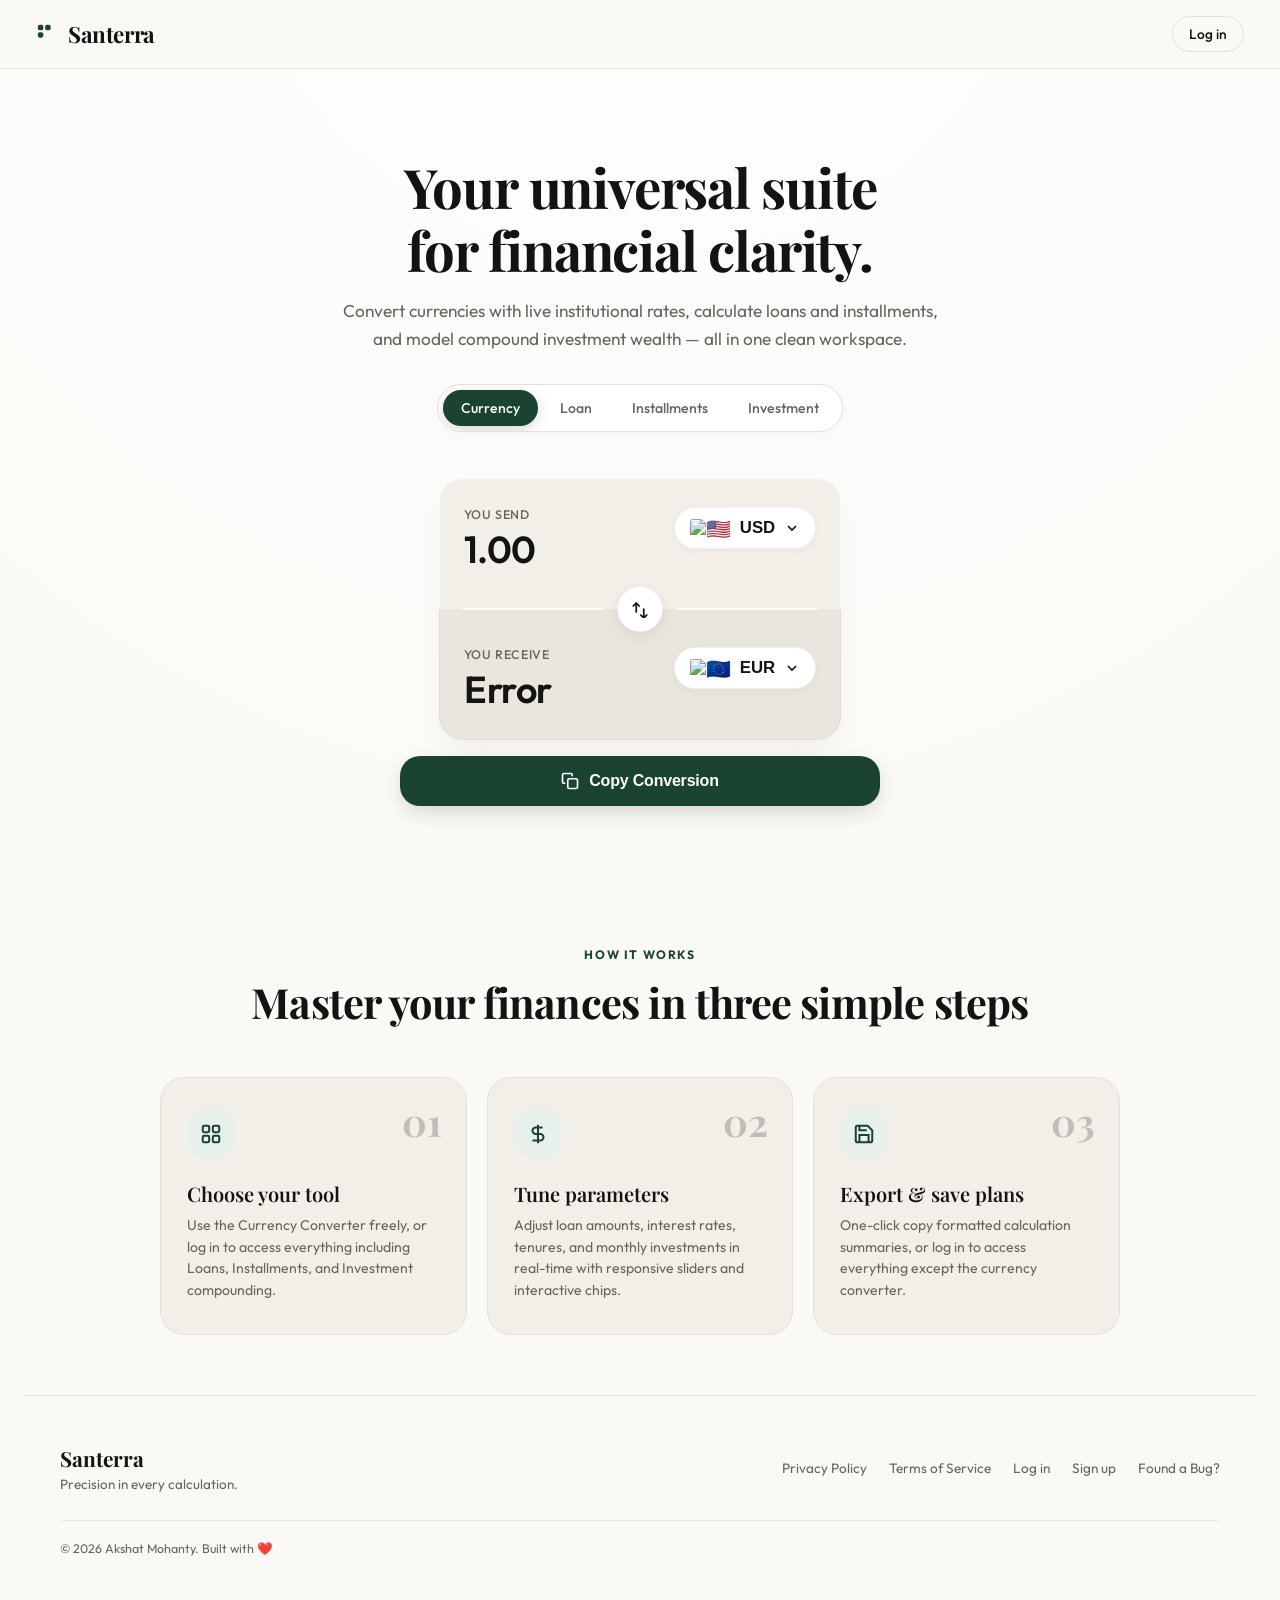
==== commit ad70afdd: "Remove features section completely" ====
--- a/index.html
+++ b/index.html
@@ -151,6 +151,23 @@
 
       <!-- TOOL 2: LOAN CALCULATOR -->
       <div class="tool-panel" id="loanPanel">
+        <!-- Locked State (Shown when logged out) -->
+        <div class="tool-locked-card" id="loanLockedCard">
+          <h2 class="locked-card-title">Unlock this tool</h2>
+          <p class="locked-card-desc">
+            Please sign up or log in to access the <strong>Loan Calculator</strong> and the complete financial suite.
+          </p>
+          <div class="locked-card-actions">
+            <a href="auth.html" class="locked-primary-btn">
+              <span>Log in / Sign up</span>
+              <svg width="15" height="15" viewBox="0 0 24 24" fill="none" stroke="currentColor" stroke-width="2.5"><line x1="5" y1="12" x2="19" y2="12"></line><polyline points="12 5 19 12 12 19"></polyline></svg>
+            </a>
+            <button type="button" class="locked-secondary-btn return-currency-btn">
+              Continue with Currency Converter
+            </button>
+          </div>
+        </div>
+
         <div class="calculator-card">
           <div class="calc-inputs">
             <!-- Loan Amount -->
@@ -235,6 +252,23 @@
 
       <!-- TOOL 3: INSTALLMENTS CALCULATOR -->
       <div class="tool-panel" id="emiPanel">
+        <!-- Locked State (Shown when logged out) -->
+        <div class="tool-locked-card" id="emiLockedCard">
+          <h2 class="locked-card-title">Unlock this tool</h2>
+          <p class="locked-card-desc">
+            Please sign up or log in to access the <strong>Installments Calculator</strong> and the complete financial suite.
+          </p>
+          <div class="locked-card-actions">
+            <a href="auth.html" class="locked-primary-btn">
+              <span>Log in / Sign up</span>
+              <svg width="15" height="15" viewBox="0 0 24 24" fill="none" stroke="currentColor" stroke-width="2.5"><line x1="5" y1="12" x2="19" y2="12"></line><polyline points="12 5 19 12 12 19"></polyline></svg>
+            </a>
+            <button type="button" class="locked-secondary-btn return-currency-btn">
+              Continue with Currency Converter
+            </button>
+          </div>
+        </div>
+
         <div class="calculator-card">
           <div class="calc-inputs">
             <!-- Purchase Price -->
@@ -327,6 +361,23 @@
 
       <!-- TOOL 4: INVESTMENT / COMPOUND GROWTH CALCULATOR -->
       <div class="tool-panel" id="investmentPanel">
+        <!-- Locked State (Shown when logged out) -->
+        <div class="tool-locked-card" id="invLockedCard">
+          <h2 class="locked-card-title">Unlock this tool</h2>
+          <p class="locked-card-desc">
+            Please sign up or log in to access the <strong>Investment Calculator</strong> and the complete financial suite.
+          </p>
+          <div class="locked-card-actions">
+            <a href="auth.html" class="locked-primary-btn">
+              <span>Log in / Sign up</span>
+              <svg width="15" height="15" viewBox="0 0 24 24" fill="none" stroke="currentColor" stroke-width="2.5"><line x1="5" y1="12" x2="19" y2="12"></line><polyline points="12 5 19 12 12 19"></polyline></svg>
+            </a>
+            <button type="button" class="locked-secondary-btn return-currency-btn">
+              Continue with Currency Converter
+            </button>
+          </div>
+        </div>
+
         <div class="calculator-card">
           <div class="calc-inputs">
             <!-- Initial Deposit -->
@@ -453,61 +504,6 @@
           </div>
           <h3 class="step-title">Export &amp; save plans</h3>
           <p class="step-desc">One-click copy formatted calculation summaries, or log in to access everything except the currency converter.</p>
-        </div>
-      </div>
-    </section>
-
-    <!-- Features Showcase Section (Everything You Need) -->
-    <section class="features-section" id="features">
-      <div class="section-header-center">
-        <span class="section-tag">Features</span>
-        <h2 class="section-title">Everything you need</h2>
-      </div>
-
-      <div class="features-grid">
-        <div class="feature-card">
-          <div class="feature-header">
-            <div class="feature-icon-box">
-              <svg width="22" height="22" viewBox="0 0 24 24" fill="none" stroke="currentColor" stroke-width="2"><circle cx="12" cy="12" r="10"></circle><line x1="2" y1="12" x2="22" y2="12"></line><path d="M12 2a15.3 15.3 0 0 1 4 10 15.3 15.3 0 0 1-4 10 15.3 15.3 0 0 1-4-10 15.3 15.3 0 0 1 4-10z"></path></svg>
-            </div>
-            <span class="feature-tag-pill">Live Market</span>
-          </div>
-          <h3 class="feature-title">Institutional FX Rates</h3>
-          <p class="feature-desc">Real-time mid-market currency conversion across 160+ fiat currencies with zero hidden markups or delays.</p>
-          <div class="feature-preview-row">
-            <div class="feature-mini-pill">160+ Currencies</div>
-            <div class="feature-mini-pill">European Central Bank Feed</div>
-          </div>
-        </div>
-
-        <div class="feature-card">
-          <div class="feature-header">
-            <div class="feature-icon-box">
-              <svg width="22" height="22" viewBox="0 0 24 24" fill="none" stroke="currentColor" stroke-width="2"><rect x="2" y="7" width="20" height="14" rx="2" ry="2"></rect><path d="M16 21V5a2 2 0 0 0-2-2h-4a2 2 0 0 0-2 2v16"></path></svg>
-            </div>
-            <span class="feature-tag-pill">Precision Math</span>
-          </div>
-          <h3 class="feature-title">Amortisation &amp; Schedules</h3>
-          <p class="feature-desc">Transparent principal vs. interest breakdown for loans and installments to plan monthly budgets with absolute clarity.</p>
-          <div class="feature-preview-row">
-            <div class="feature-mini-pill">Dynamic Breakdown</div>
-            <div class="feature-mini-pill">Flexible Tenures</div>
-          </div>
-        </div>
-
-        <div class="feature-card">
-          <div class="feature-header">
-            <div class="feature-icon-box">
-              <svg width="22" height="22" viewBox="0 0 24 24" fill="none" stroke="currentColor" stroke-width="2"><polyline points="23 6 13.5 15.5 8.5 10.5 1 18"></polyline><polyline points="17 6 23 6 23 12"></polyline></svg>
-            </div>
-            <span class="feature-tag-pill">Wealth Modeling</span>
-          </div>
-          <h3 class="feature-title">Compound Growth Engine</h3>
-          <p class="feature-desc">Visualise exponential returns with compound interest, combining lump-sum initial capital with recurring monthly contributions.</p>
-          <div class="feature-preview-row">
-            <div class="feature-mini-pill">SIP Growth Projections</div>
-            <div class="feature-mini-pill">Zero Noise, Zero Ads</div>
-          </div>
         </div>
       </div>
     </section>
@@ -536,33 +532,6 @@
     </div>
   </footer>
 
-  <!-- Auth Required Prompt Modal (Locked Tools) -->
-  <div class="auth-modal-backdrop" id="authPromptModal" aria-hidden="true" role="dialog" aria-labelledby="authPromptTitle">
-    <div class="auth-modal-card">
-      <button type="button" class="auth-modal-close" id="closeAuthModalBtn" aria-label="Close modal">
-        <svg width="20" height="20" viewBox="0 0 24 24" fill="none" stroke="currentColor" stroke-width="2.2" stroke-linecap="round" stroke-linejoin="round">
-          <line x1="18" y1="6" x2="6" y2="18"></line>
-          <line x1="6" y1="6" x2="18" y2="18"></line>
-        </svg>
-      </button>
-
-      <h3 class="auth-modal-title" id="authPromptTitle">Unlock this tool</h3>
-      <p class="auth-modal-desc" id="authPromptDesc">
-        Please sign up or log in to access the <strong id="lockedToolName">Loan Calculator</strong> and the complete financial suite.
-      </p>
-
-      <div class="auth-modal-actions">
-        <a href="auth.html" class="auth-modal-primary-btn" id="modalAuthLink">
-          <span>Log in / Sign up</span>
-          <svg width="16" height="16" viewBox="0 0 24 24" fill="none" stroke="currentColor" stroke-width="2.5"><line x1="5" y1="12" x2="19" y2="12"></line><polyline points="12 5 19 12 12 19"></polyline></svg>
-        </a>
-        <button type="button" class="auth-modal-secondary-btn" id="stayCurrencyBtn">
-          Continue with Currency Converter
-        </button>
-      </div>
-    </div>
-  </div>
-
   <script src="app.js"></script>
 </body>
 </html>
--- a/style.css
+++ b/style.css
@@ -1215,102 +1215,6 @@
   line-height: 1.55;
 }
 
-/* Features Showcase Section (Wishlist-Inspired Everything You Need) */
-.features-section {
-  max-width: 1100px;
-  margin: 40px auto 60px auto;
-  padding: 0 24px;
-}
-
-.features-grid {
-  display: grid;
-  grid-template-columns: repeat(3, 1fr);
-  gap: 20px;
-  margin-top: 36px;
-}
-
-.feature-card {
-  background: var(--bg-surface);
-  border: 1px solid var(--border-subtle);
-  border-radius: 24px;
-  padding: 32px 26px;
-  display: flex;
-  flex-direction: column;
-  box-shadow: 0 2px 12px rgba(18, 19, 18, 0.03);
-  transition: transform 0.25s ease, box-shadow 0.25s ease;
-}
-
-.feature-card:hover {
-  transform: translateY(-3px);
-  box-shadow: 0 10px 28px rgba(18, 19, 18, 0.07);
-}
-
-.feature-header {
-  display: flex;
-  align-items: center;
-  justify-content: space-between;
-  margin-bottom: 20px;
-}
-
-.feature-icon-box {
-  width: 46px;
-  height: 46px;
-  border-radius: 14px;
-  background: var(--accent-soft);
-  color: var(--accent);
-  display: flex;
-  align-items: center;
-  justify-content: center;
-  border: 1px solid var(--accent-border);
-}
-
-.feature-tag-pill {
-  font-size: 0.72rem;
-  font-weight: 700;
-  color: var(--accent);
-  background: var(--accent-soft);
-  border: 1px solid var(--accent-border);
-  padding: 4px 10px;
-  border-radius: var(--radius-pill);
-  letter-spacing: 0.3px;
-  text-transform: uppercase;
-}
-
-.feature-title {
-  font-family: var(--font-serif);
-  font-size: 1.35rem;
-  font-weight: 700;
-  color: var(--text-main);
-  letter-spacing: -0.3px;
-  margin-bottom: 10px;
-}
-
-.feature-desc {
-  font-size: 0.88rem;
-  color: var(--text-muted);
-  line-height: 1.55;
-  margin-bottom: 22px;
-  flex-grow: 1;
-}
-
-.feature-preview-row {
-  display: flex;
-  flex-wrap: wrap;
-  gap: 8px;
-  margin-top: auto;
-}
-
-.feature-mini-pill {
-  font-size: 0.76rem;
-  font-weight: 600;
-  color: var(--text-main);
-  background: var(--bg-white);
-  border: 1px solid var(--border-subtle);
-  padding: 5px 11px;
-  border-radius: var(--radius-pill);
-  box-shadow: 0 1px 4px rgba(0, 0, 0, 0.02);
-}
-
 /* Comprehensive Footer (Wishlist-Inspired) */
 .app-footer {
   width: 100%;
@@ -1747,104 +1651,53 @@
 }
 
 /* =============================================
-   Auth Required Prompt Modal (Locked Tools)
+   Tool Locked Card (Inline Gated State)
    ============================================= */
-.auth-modal-backdrop {
-  position: fixed;
-  top: 0;
-  left: 0;
-  right: 0;
-  bottom: 0;
-  z-index: 9999;
-  background: rgba(18, 19, 18, 0.55);
-  backdrop-filter: blur(8px);
-  -webkit-backdrop-filter: blur(8px);
-  display: flex;
-  align-items: center;
-  justify-content: center;
-  padding: 20px;
-  opacity: 0;
-  visibility: hidden;
-  transition: opacity 0.25s ease, visibility 0.25s ease;
-}
-
-.auth-modal-backdrop.open {
-  opacity: 1;
-  visibility: visible;
-}
-
-.auth-modal-card {
-  position: relative;
-  width: 100%;
-  max-width: 440px;
-  background: var(--bg-surface);
-  border: 1px solid var(--border-subtle);
-  border-radius: 28px;
-  padding: 36px 32px 32px 32px;
-  text-align: center;
-  box-shadow: 0 24px 60px rgba(18, 19, 18, 0.22);
-  transform: scale(0.94) translateY(12px);
-  transition: transform 0.28s cubic-bezier(0.16, 1, 0.3, 1);
-  display: flex;
-  flex-direction: column;
-  align-items: center;
-}
-
-.auth-modal-backdrop.open .auth-modal-card {
-  transform: scale(1) translateY(0);
-}
-
-.auth-modal-close {
-  position: absolute;
-  top: 20px;
-  right: 20px;
+.tool-locked-card {
+  width: 100%;
+  max-width: 580px;
+  margin: 0 auto;
   background: transparent;
   border: none;
-  color: var(--text-muted);
-  cursor: pointer;
-  padding: 6px;
-  border-radius: 50%;
-  display: flex;
-  align-items: center;
-  justify-content: center;
-  transition: color 0.15s ease, background-color 0.15s ease;
-}
-
-.auth-modal-close:hover {
-  color: var(--text-main);
-  background: rgba(0, 0, 0, 0.05);
-}
-
-.auth-modal-title {
+  box-shadow: none;
+  padding: 36px 20px;
+  text-align: center;
+  display: flex;
+  flex-direction: column;
+  align-items: center;
+  animation: toolFadeIn 0.35s ease forwards;
+}
+
+.locked-card-title {
   font-family: var(--font-serif);
-  font-size: 1.85rem;
+  font-size: 2.2rem;
   font-weight: 700;
   color: var(--text-main);
-  letter-spacing: -0.5px;
-  margin-top: 8px;
-  margin-bottom: 10px;
-}
-
-.auth-modal-desc {
-  font-size: 0.95rem;
-  color: var(--text-muted);
-  line-height: 1.55;
-  margin-bottom: 28px;
-  max-width: 360px;
-}
-
-.auth-modal-desc strong {
-  color: var(--text-main);
-}
-
-.auth-modal-actions {
-  display: flex;
-  flex-direction: column;
-  gap: 10px;
-  width: 100%;
-}
-
-.auth-modal-primary-btn {
+  letter-spacing: -0.6px;
+  margin-bottom: 12px;
+}
+
+.locked-card-desc {
+  font-size: 0.98rem;
+  color: var(--text-muted);
+  line-height: 1.6;
+  max-width: 440px;
+  margin-bottom: 30px;
+}
+
+.locked-card-desc strong {
+  color: var(--text-main);
+}
+
+.locked-card-actions {
+  display: flex;
+  flex-direction: column;
+  gap: 12px;
+  width: 100%;
+  max-width: 320px;
+}
+
+.locked-primary-btn {
   display: inline-flex;
   align-items: center;
   justify-content: center;
@@ -1854,7 +1707,7 @@
   font-family: var(--font);
   font-size: 0.95rem;
   font-weight: 600;
-  padding: 13px 24px;
+  padding: 13px 28px;
   border-radius: var(--radius-pill);
   text-decoration: none;
   box-shadow: 0 4px 16px rgba(27, 67, 50, 0.22);
@@ -1862,13 +1715,13 @@
   width: 100%;
 }
 
-.auth-modal-primary-btn:hover {
+.locked-primary-btn:hover {
   background: var(--accent-hover);
   box-shadow: 0 8px 24px rgba(27, 67, 50, 0.3);
   transform: translateY(-1px);
 }
 
-.auth-modal-secondary-btn {
+.locked-secondary-btn {
   background: transparent;
   border: 1px solid var(--border-subtle);
   color: var(--text-muted);
@@ -1882,10 +1735,27 @@
   width: 100%;
 }
 
-.auth-modal-secondary-btn:hover {
+.locked-secondary-btn:hover {
   color: var(--text-main);
   background: var(--bg-white);
   border-color: #d1cbc1;
+}
+
+/* Visibility based on auth state */
+body.is-logged-out .tool-locked-card {
+  display: flex;
+}
+
+body.is-logged-out .tool-panel:not(#currencyPanel) .calculator-card {
+  display: none !important;
+}
+
+body.is-logged-in .tool-locked-card {
+  display: none !important;
+}
+
+body.is-logged-in .tool-panel .calculator-card {
+  display: grid !important;
 }
 
 /* =============================================
@@ -1994,8 +1864,7 @@
 
 /* Responsive adjustments */
 @media (max-width: 900px) {
-  .steps-grid,
-  .features-grid {
+  .steps-grid {
     grid-template-columns: 1fr;
   }
   .auth-showcase-panel {
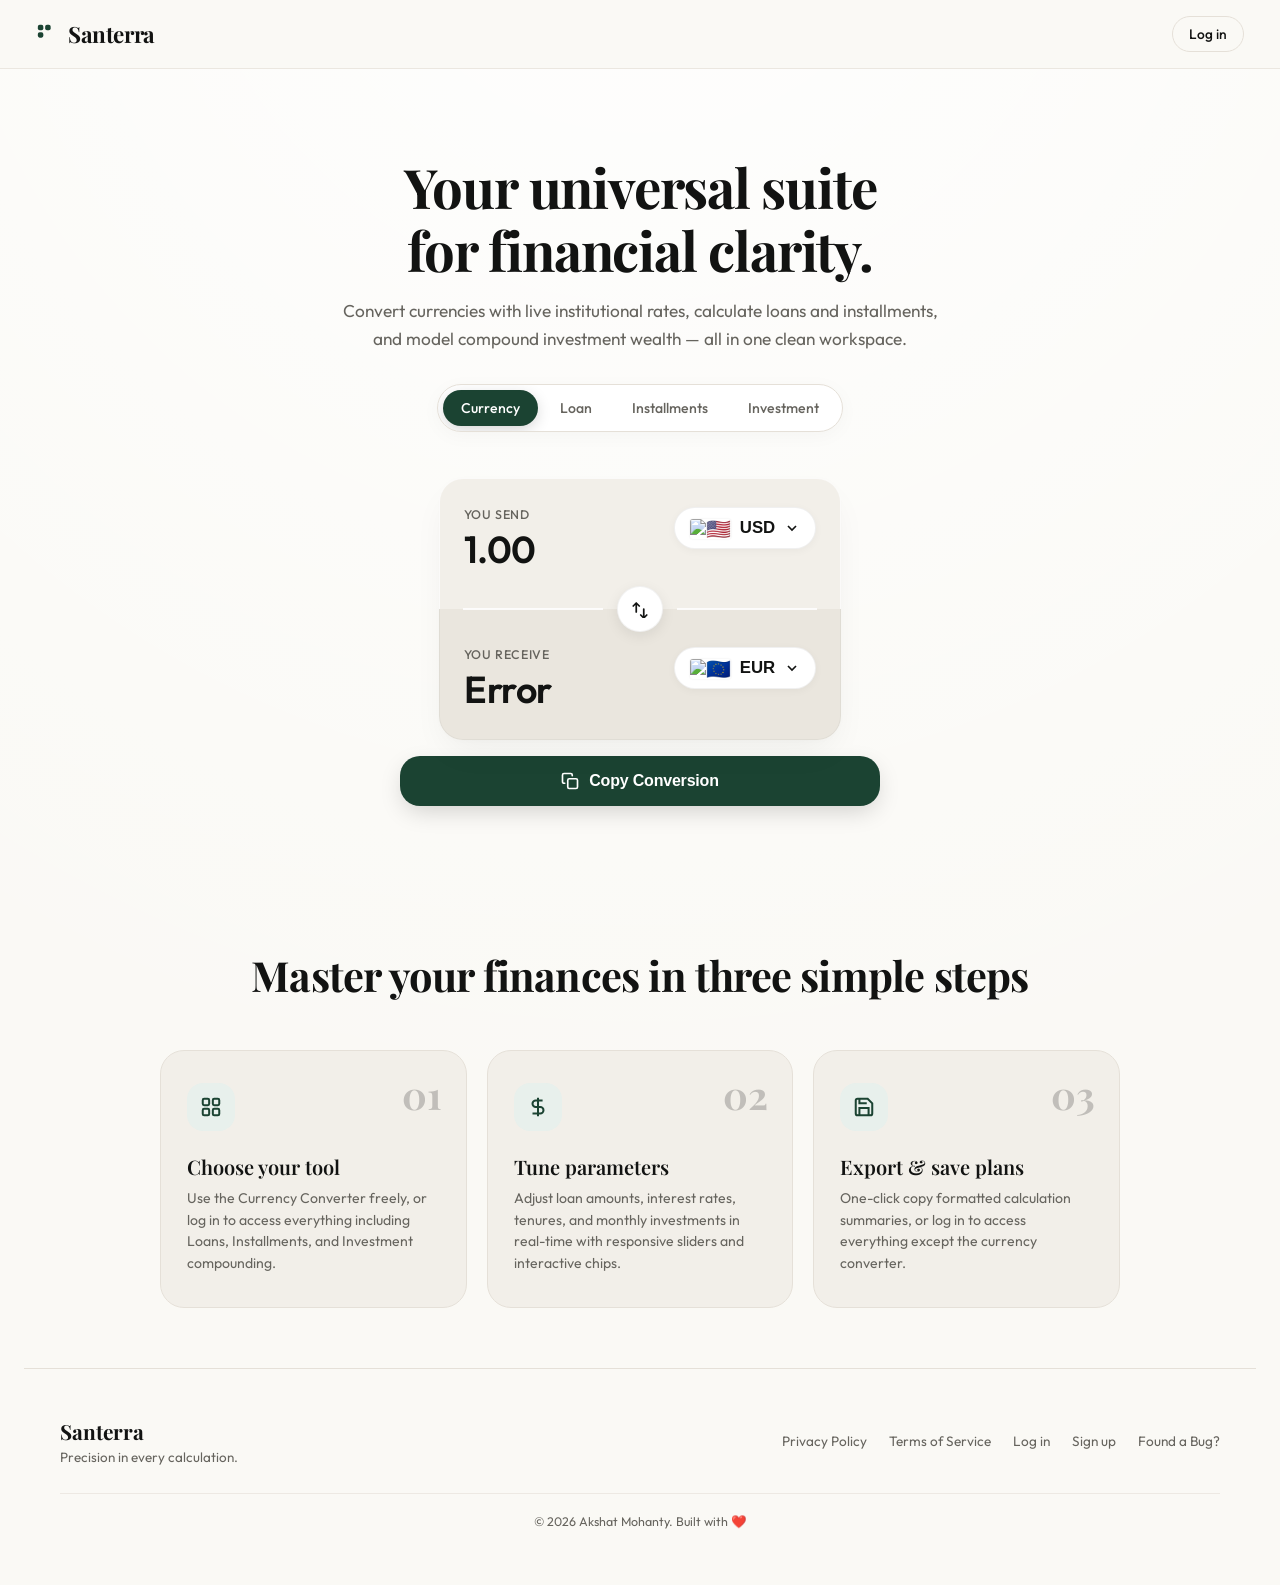
==== commit a0e2db12: "Remove How It Works and Features header tags" ====
--- a/index.html
+++ b/index.html
@@ -474,7 +474,6 @@
     <!-- How It Works Section (Inspired by Wishlist 3-Step Section) -->
     <section id="how-it-works" class="how-it-works-section">
       <div class="section-header-center">
-        <span class="section-tag">How It Works</span>
         <h2 class="section-title">Master your finances in three simple steps</h2>
       </div>
 
--- a/style.css
+++ b/style.css
@@ -1284,7 +1284,7 @@
 .footer-bottom {
   padding-top: 20px;
   border-top: 1px solid rgba(229, 224, 216, 0.6);
-  text-align: left;
+  text-align: center;
 }
 
 .footer-copyright {
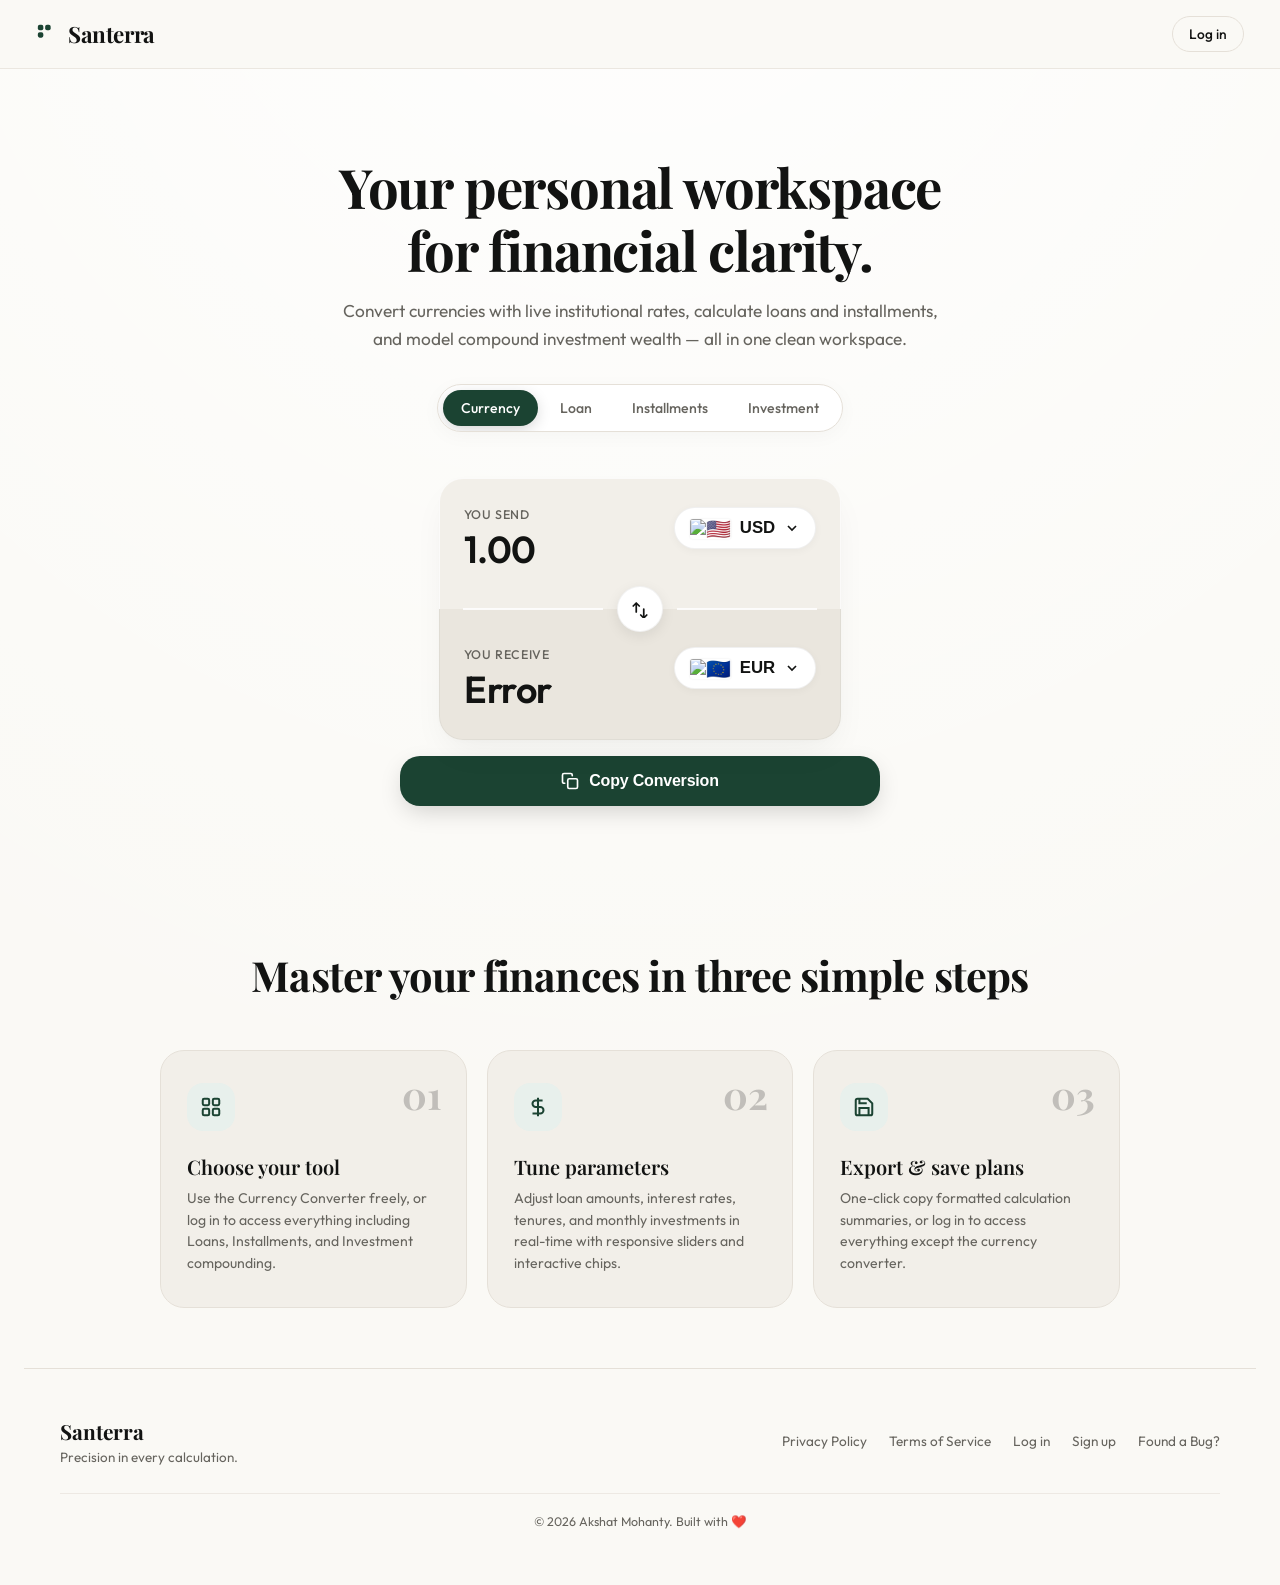
==== commit 69527916: "Update hero headline to 'Your personal workspace for financial clarity.'" ====
--- a/index.html
+++ b/index.html
@@ -35,7 +35,7 @@
     
     <!-- Hero Landing Section -->
     <section class="landing-hero">
-      <h1 class="hero-title">Your universal suite for financial clarity.</h1>
+      <h1 class="hero-title">Your personal workspace for financial clarity.</h1>
       <p class="hero-subtitle">Convert currencies with live institutional rates, calculate loans and installments, and model compound investment wealth — all in one clean workspace.</p>
 
       <!-- Segmented Navigation Menu -->
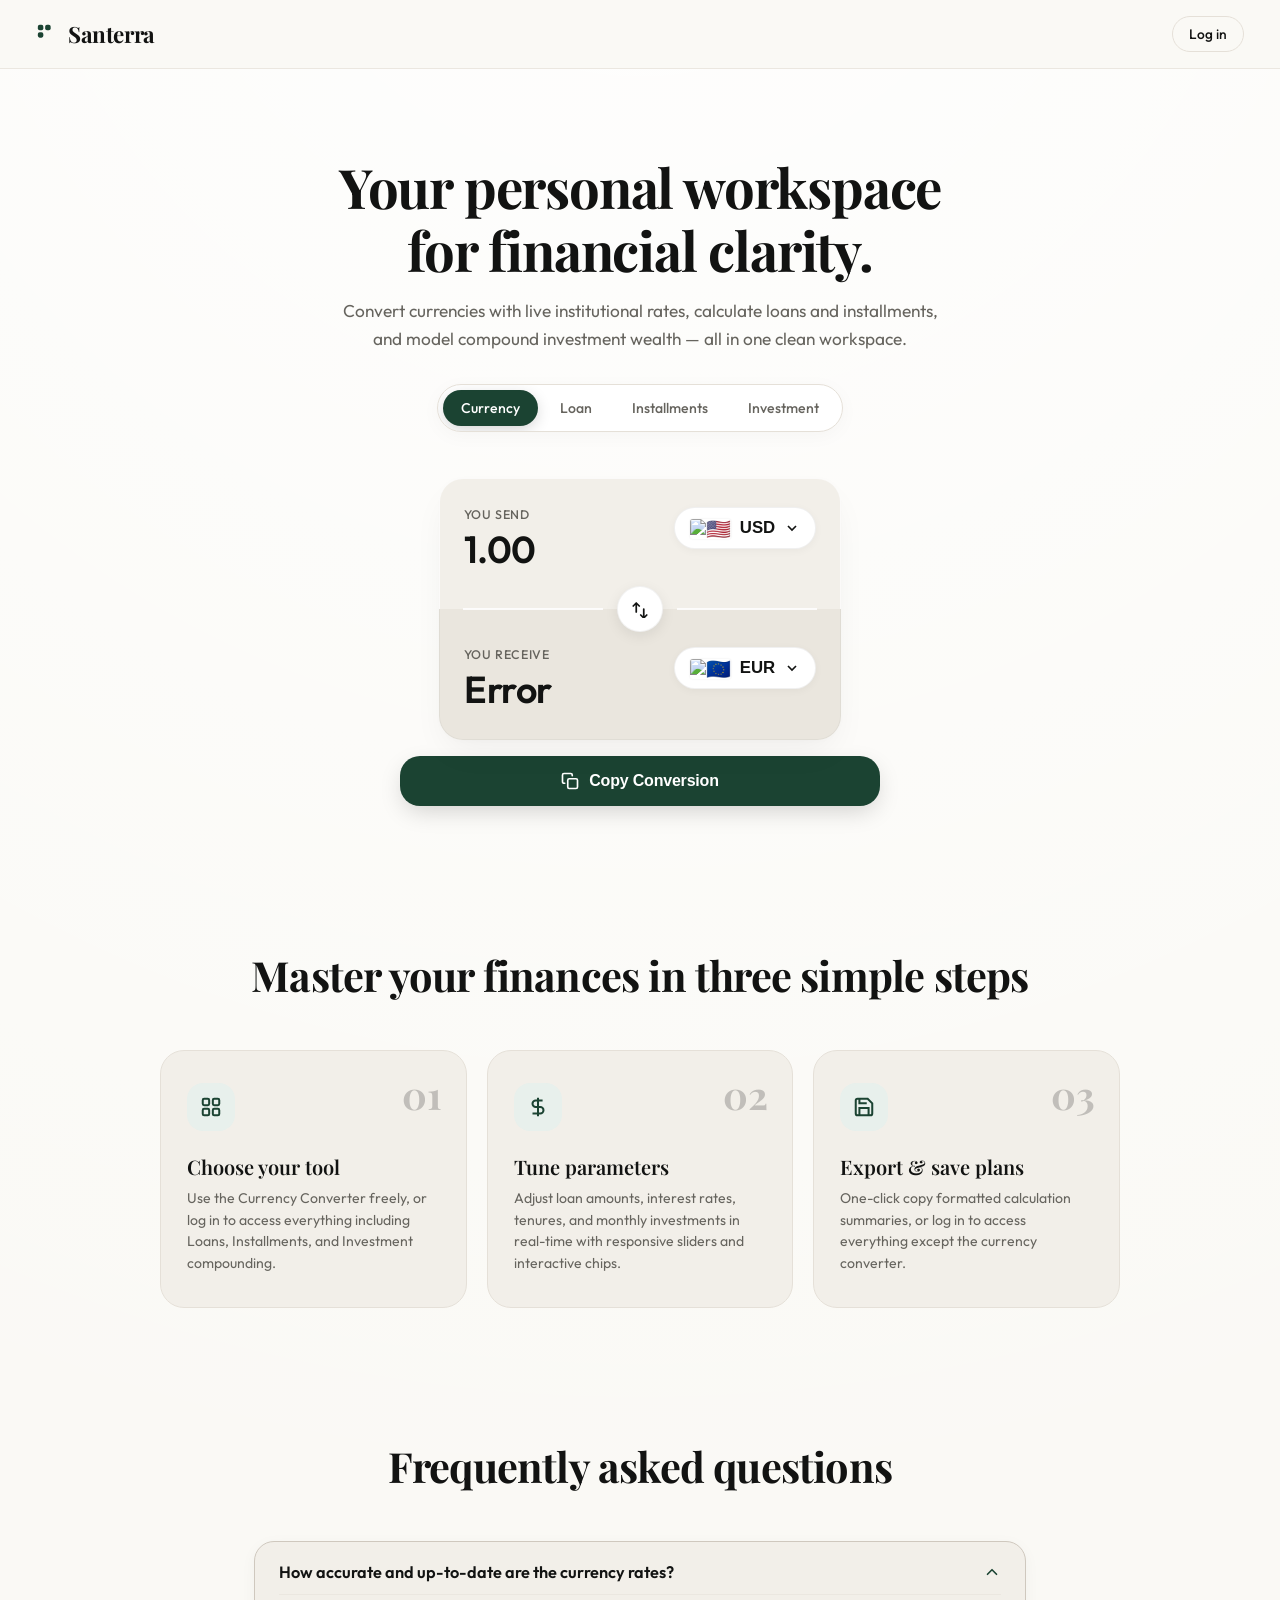
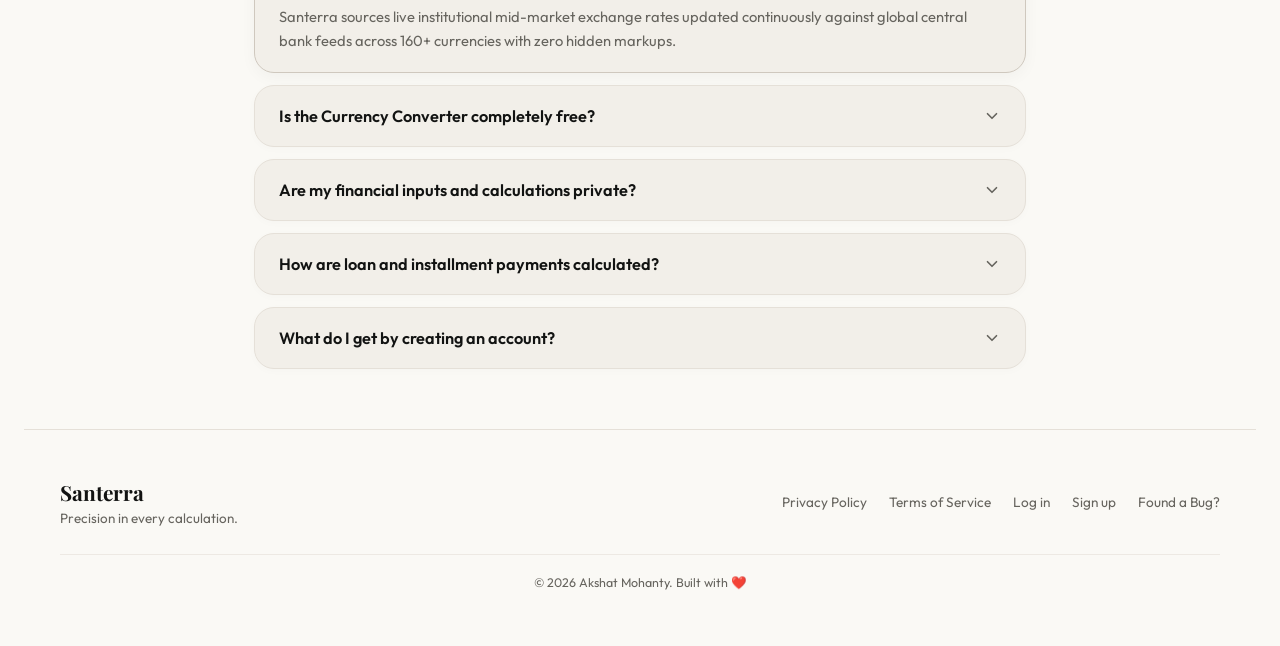
==== commit c1988719: "Add Frequently Asked Questions (FAQ) section after the 3-step guide" ====
--- a/index.html
+++ b/index.html
@@ -507,6 +507,65 @@
       </div>
     </section>
 
+    <!-- Frequently Asked Questions Section -->
+    <section class="faq-section" id="faq">
+      <div class="section-header-center">
+        <h2 class="section-title">Frequently asked questions</h2>
+      </div>
+
+      <div class="faq-list">
+        <details class="faq-item" open>
+          <summary class="faq-question">
+            <span>How accurate and up-to-date are the currency rates?</span>
+            <svg class="faq-chevron" width="18" height="18" viewBox="0 0 24 24" fill="none" stroke="currentColor" stroke-width="2.2" stroke-linecap="round" stroke-linejoin="round"><polyline points="6 9 12 15 18 9"></polyline></svg>
+          </summary>
+          <div class="faq-answer">
+            <p>Santerra sources live institutional mid-market exchange rates updated continuously against global central bank feeds across 160+ currencies with zero hidden markups.</p>
+          </div>
+        </details>
+
+        <details class="faq-item">
+          <summary class="faq-question">
+            <span>Is the Currency Converter completely free?</span>
+            <svg class="faq-chevron" width="18" height="18" viewBox="0 0 24 24" fill="none" stroke="currentColor" stroke-width="2.2" stroke-linecap="round" stroke-linejoin="round"><polyline points="6 9 12 15 18 9"></polyline></svg>
+          </summary>
+          <div class="faq-answer">
+            <p>Yes. The Currency Converter is 100% free with unlimited conversions and no sign-up or login required.</p>
+          </div>
+        </details>
+
+        <details class="faq-item">
+          <summary class="faq-question">
+            <span>Are my financial inputs and calculations private?</span>
+            <svg class="faq-chevron" width="18" height="18" viewBox="0 0 24 24" fill="none" stroke="currentColor" stroke-width="2.2" stroke-linecap="round" stroke-linejoin="round"><polyline points="6 9 12 15 18 9"></polyline></svg>
+          </summary>
+          <div class="faq-answer">
+            <p>Always. All calculations run on-device inside your browser. We never track, harvest, or store your loan balances, income, or investment targets.</p>
+          </div>
+        </details>
+
+        <details class="faq-item">
+          <summary class="faq-question">
+            <span>How are loan and installment payments calculated?</span>
+            <svg class="faq-chevron" width="18" height="18" viewBox="0 0 24 24" fill="none" stroke="currentColor" stroke-width="2.2" stroke-linecap="round" stroke-linejoin="round"><polyline points="6 9 12 15 18 9"></polyline></svg>
+          </summary>
+          <div class="faq-answer">
+            <p>We utilize standard reducing-balance amortization formulas standard in institutional banking, separating principal reduction from accrued monthly interest.</p>
+          </div>
+        </details>
+
+        <details class="faq-item">
+          <summary class="faq-question">
+            <span>What do I get by creating an account?</span>
+            <svg class="faq-chevron" width="18" height="18" viewBox="0 0 24 24" fill="none" stroke="currentColor" stroke-width="2.2" stroke-linecap="round" stroke-linejoin="round"><polyline points="6 9 12 15 18 9"></polyline></svg>
+          </summary>
+          <div class="faq-answer">
+            <p>Signing up is free and provides immediate access to the full financial toolkit: the Loan Calculator, Installments Planner, and Compound Wealth Engine.</p>
+          </div>
+        </details>
+      </div>
+    </section>
+
   </main>
 
   <!-- Comprehensive Footer with Privacy & Terms Links -->
--- a/style.css
+++ b/style.css
@@ -43,6 +43,17 @@
   box-sizing: border-box;
 }
 
+/* Custom Text Selection Highlight */
+::selection {
+  background: #e6deb8;
+  color: var(--text-main);
+}
+
+::-moz-selection {
+  background: #e6deb8;
+  color: var(--text-main);
+}
+
 body {
   font-family: var(--font);
   background-color: var(--bg-main);
@@ -1215,6 +1226,77 @@
   line-height: 1.55;
 }
 
+/* Frequently Asked Questions (FAQ) */
+.faq-section {
+  max-width: 820px;
+  width: 100%;
+  margin: 70px auto 60px auto;
+  padding: 0 24px;
+}
+
+.faq-list {
+  display: flex;
+  flex-direction: column;
+  gap: 12px;
+  margin-top: 36px;
+}
+
+.faq-item {
+  background: var(--bg-surface);
+  border: 1px solid var(--border-subtle);
+  border-radius: 20px;
+  padding: 20px 24px;
+  box-shadow: 0 2px 8px rgba(18, 19, 18, 0.02);
+  transition: all 0.2s ease;
+}
+
+.faq-item:hover {
+  border-color: #d1cbc1;
+}
+
+.faq-item[open] {
+  border-color: #cfc8be;
+  box-shadow: 0 4px 16px rgba(18, 19, 18, 0.04);
+}
+
+.faq-question {
+  display: flex;
+  align-items: center;
+  justify-content: space-between;
+  gap: 16px;
+  font-family: var(--font);
+  font-size: 1.02rem;
+  font-weight: 600;
+  color: var(--text-main);
+  cursor: pointer;
+  list-style: none;
+  user-select: none;
+}
+
+.faq-question::-webkit-details-marker {
+  display: none;
+}
+
+.faq-chevron {
+  color: var(--text-muted);
+  flex-shrink: 0;
+  transition: transform 0.25s cubic-bezier(0.16, 1, 0.3, 1), color 0.2s ease;
+}
+
+.faq-item[open] .faq-chevron {
+  transform: rotate(180deg);
+  color: var(--accent);
+}
+
+.faq-answer {
+  margin-top: 12px;
+  padding-top: 10px;
+  border-top: 1px solid rgba(229, 224, 216, 0.5);
+  font-size: 0.92rem;
+  color: var(--text-muted);
+  line-height: 1.6;
+}
+
 /* Comprehensive Footer (Wishlist-Inspired) */
 .app-footer {
   width: 100%;
